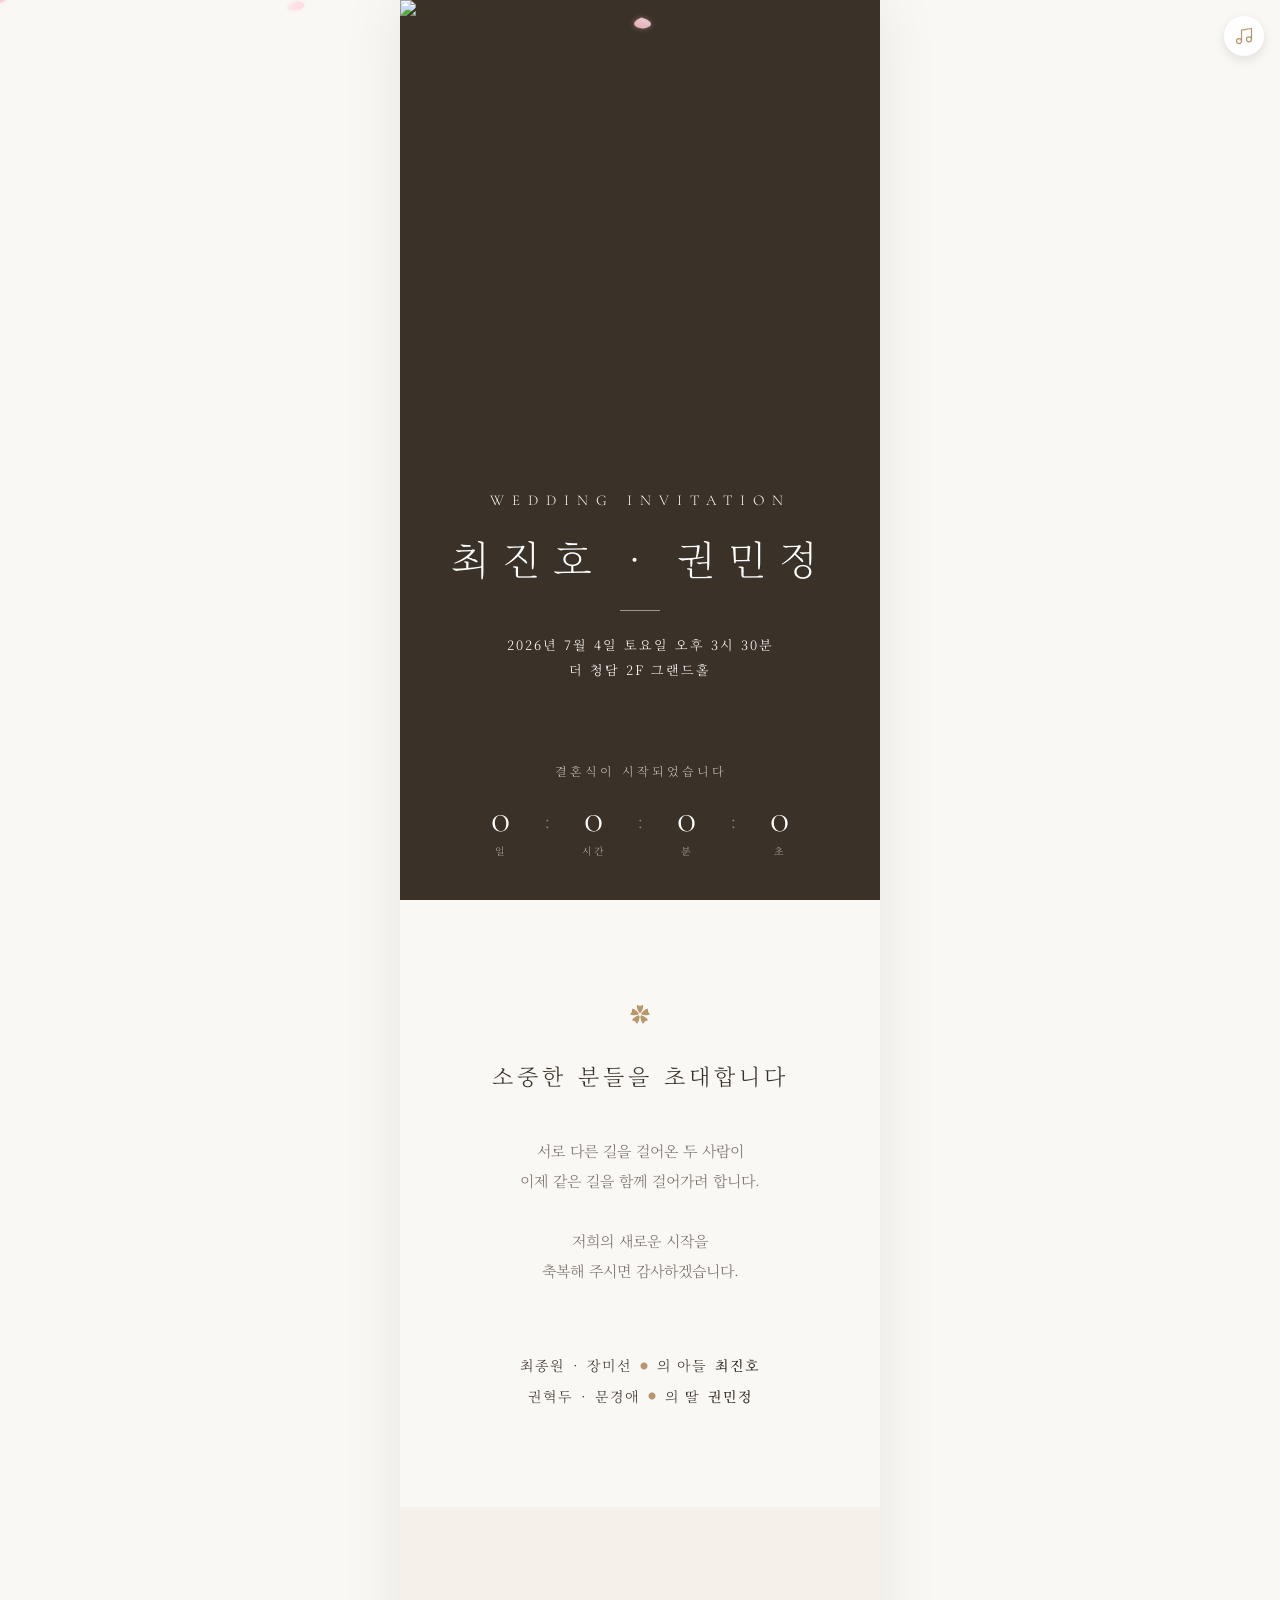
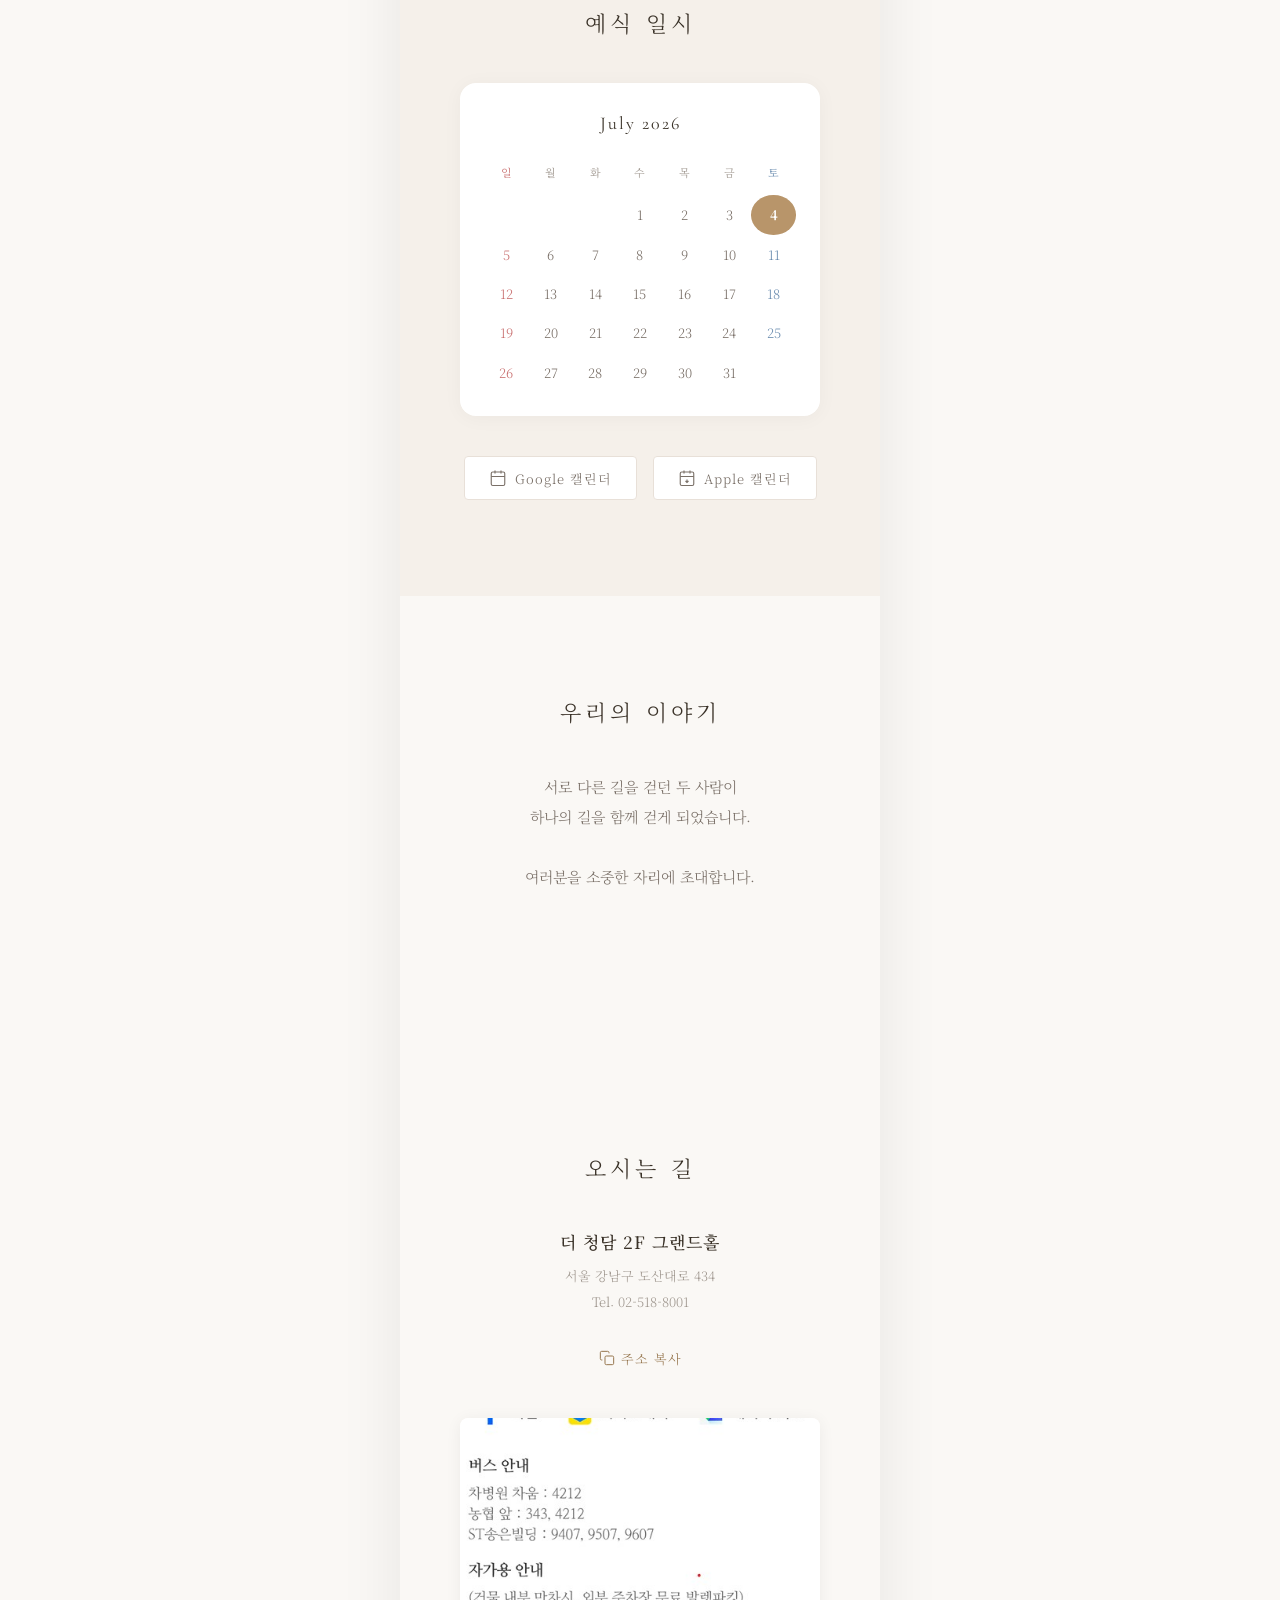
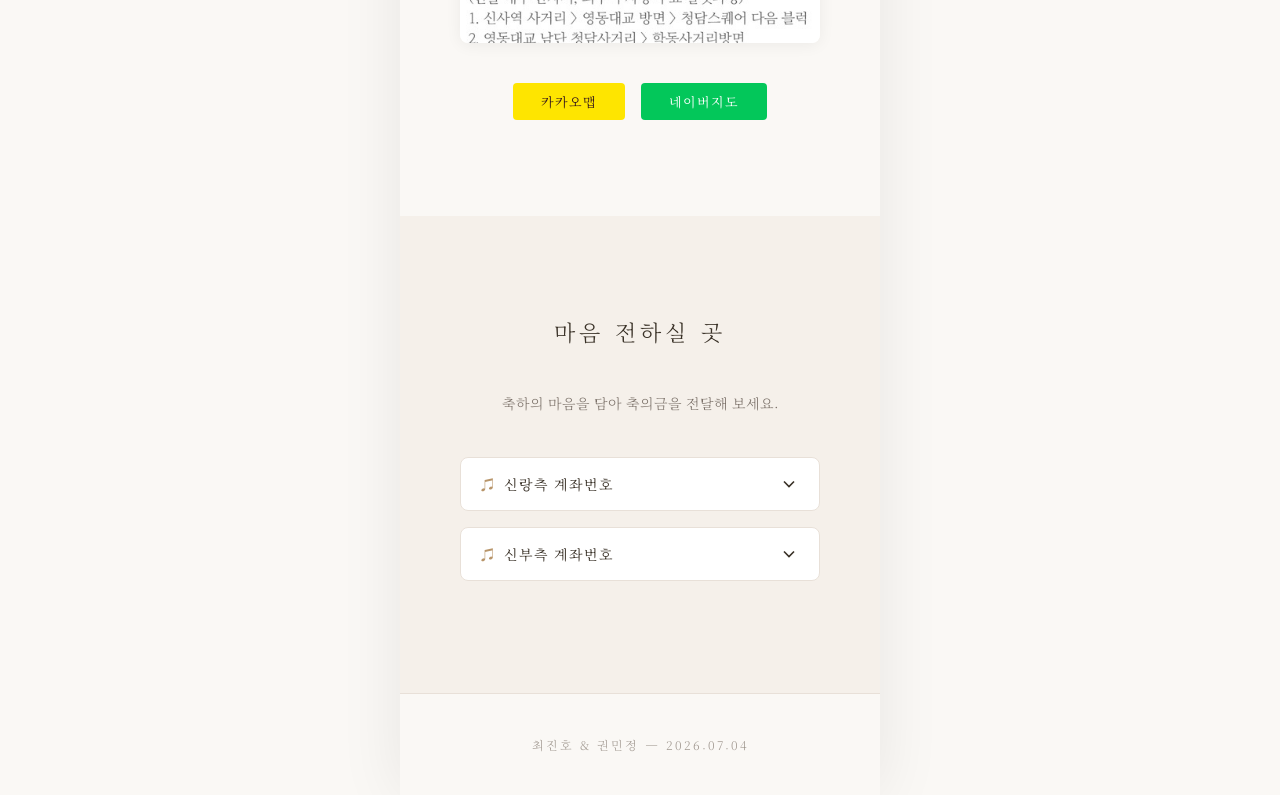
==== classic-elegant/index.html @ fc20cefd "[jicho] 수정: 카카오톡 공유용 OG 메타태그 정적 바인딩" ====
<!DOCTYPE html>
<html lang="ko">
<head>
  <meta charset="UTF-8">
  <meta name="viewport" content="width=device-width, initial-scale=1.0, maximum-scale=1.0, user-scalable=no, viewport-fit=cover">
  <meta name="format-detection" content="telephone=no">

  <!-- Meta / OG tags (카카오톡/SNS 공유용 - 스크래퍼봇은 JS를 실행 못하므로 직접 적어주어야 합니다) -->
  <meta property="og:type" content="website">
  <meta property="og:title" content="최진호 ♥ 권민정 결혼합니다">
  <meta property="og:description" content="2026년 7월 4일 (토) 오후 3:30, 더 청담 2F 그랜드홀. 소중한 분들을 초대합니다.">
  <meta property="og:image" content="https://cjhmilinda.github.io/invitation/classic-elegant/images/og/1.jpg">
  <meta name="description" content="2026년 7월 4일 (토) 오후 3:30, 더 청담 2F 그랜드홀. 소중한 분들을 초대합니다.">

  <title>최진호 ♥ 권민정 모바일 청첩장</title>

  <!-- Fonts -->
  <link rel="preconnect" href="https://fonts.googleapis.com">
  <link rel="preconnect" href="https://fonts.gstatic.com" crossorigin>
  <link href="https://fonts.googleapis.com/css2?family=Noto+Serif+KR:wght@200;300;400;500;600;700&family=Cormorant+Garamond:ital,wght@0,300;0,400;0,500;1,300;1,400&display=swap" rel="stylesheet">

  <link rel="stylesheet" href="styles.css">
  <script src="config.js"></script>
</head>
<body>

  <!-- ═══ Curtain Opening Animation ═══ -->
  <div id="curtain" class="curtain">
    <div class="curtain__left"></div>
    <div class="curtain__right"></div>
    <div class="curtain__content">
      <p class="curtain__subtitle">Wedding Invitation</p>
      <p class="curtain__names" id="curtainNames"></p>
      <button class="curtain__btn" id="curtainBtn">초대장 열기</button>
    </div>
  </div>

  <!-- ═══ Falling Petals ═══ -->
  <canvas id="petalCanvas" class="petal-canvas"></canvas>

  <!-- ═══ BGM Controls ═══ -->
  <audio id="bgmAudio" loop preload="auto"></audio>
  <button id="bgmToggleBtn" class="bgm-toggle is-hidden" aria-label="배경음악 재생/정지">
    <svg width="20" height="20" viewBox="0 0 24 24" fill="none" class="icon-music">
      <path d="M9 18V5l12-2v13" stroke="currentColor" stroke-width="1.5" stroke-linecap="round" stroke-linejoin="round"/>
      <circle cx="6" cy="18" r="3" fill="none" stroke="currentColor" stroke-width="1.5"/>
      <circle cx="18" cy="16" r="3" fill="none" stroke="currentColor" stroke-width="1.5"/>
    </svg>
  </button>

  <!-- ═══ Toast Notification ═══ -->
  <div id="toast" class="toast" aria-live="polite"></div>

  <!-- ═══ Photo Viewer Modal ═══ -->
  <div id="photoModal" class="photo-modal" role="dialog" aria-modal="true" aria-label="사진 보기">
    <button class="photo-modal__close" id="modalClose" aria-label="닫기">&times;</button>
    <button class="photo-modal__nav photo-modal__nav--prev" id="modalPrev" aria-label="이전 사진">&#8249;</button>
    <button class="photo-modal__nav photo-modal__nav--next" id="modalNext" aria-label="다음 사진">&#8250;</button>
    <div class="photo-modal__container" id="modalContainer">
      <img class="photo-modal__img" id="modalImg" src="" alt="사진" draggable="false">
    </div>
    <div class="photo-modal__counter" id="modalCounter"></div>
  </div>

  <!-- ═══ Main Content ═══ -->
  <main id="mainContent" class="main-content">

    <!-- ─── Hero Section ─── -->
    <section class="section hero" id="hero">
      <div class="hero__overlay"></div>
      <img class="hero__photo" id="heroPhoto" src="" alt="웨딩 사진" loading="eager">
      <div class="hero__content">
        <p class="hero__label animate-item" data-animate="fade-down">Wedding Invitation</p>
        <h1 class="hero__names animate-item" data-animate="fade-up" id="heroNames"></h1>
        <div class="hero__divider animate-item" data-animate="fade-in"></div>
        <p class="hero__date animate-item" data-animate="fade-up" id="heroDate"></p>
        <p class="hero__venue animate-item" data-animate="fade-up" id="heroVenue"></p>
      </div>

      <!-- Countdown -->
      <div class="countdown animate-item" data-animate="fade-up" id="countdown">
        <p class="countdown__label" id="countdownLabel"></p>
        <div class="countdown__timer">
          <div class="countdown__item">
            <span class="countdown__number" id="countDays">0</span>
            <span class="countdown__unit">일</span>
          </div>
          <div class="countdown__sep">:</div>
          <div class="countdown__item">
            <span class="countdown__number" id="countHours">0</span>
            <span class="countdown__unit">시간</span>
          </div>
          <div class="countdown__sep">:</div>
          <div class="countdown__item">
            <span class="countdown__number" id="countMinutes">0</span>
            <span class="countdown__unit">분</span>
          </div>
          <div class="countdown__sep">:</div>
          <div class="countdown__item">
            <span class="countdown__number" id="countSeconds">0</span>
            <span class="countdown__unit">초</span>
          </div>
        </div>
      </div>
    </section>

    <!-- ─── Greeting Section ─── -->
    <section class="section greeting" id="greeting">
      <div class="section__inner">
        <div class="ornament animate-item" data-animate="fade-in">&#10047;</div>
        <h2 class="section__title animate-item" data-animate="fade-up" id="greetingTitle"></h2>
        <p class="greeting__text animate-item" data-animate="fade-up" id="greetingContent"></p>
        <div class="greeting__parents animate-item" data-animate="fade-up" id="greetingParents"></div>
      </div>
    </section>

    <!-- ─── Calendar Section ─── -->
    <section class="section calendar-section" id="calendarSection">
      <div class="section__inner">
        <h2 class="section__title animate-item" data-animate="fade-up">예식 일시</h2>
        <div class="calendar animate-item" data-animate="scale-in" id="calendarGrid"></div>
        <div class="calendar-actions animate-item" data-animate="fade-up">
          <a class="btn btn--outline" id="googleCalBtn" href="#" target="_blank" rel="noopener">
            <svg width="18" height="18" viewBox="0 0 24 24" fill="none" stroke="currentColor" stroke-width="1.5"><rect x="3" y="4" width="18" height="18" rx="2"/><path d="M16 2v4M8 2v4M3 10h18M8 14h.01M12 14h.01M16 14h.01M8 18h.01M12 18h.01"/></svg>
            Google 캘린더
          </a>
          <button class="btn btn--outline" id="icsDownloadBtn">
            <svg width="18" height="18" viewBox="0 0 24 24" fill="none" stroke="currentColor" stroke-width="1.5"><rect x="3" y="4" width="18" height="18" rx="2"/><path d="M16 2v4M8 2v4M3 10h18"/><path d="M12 14v4M10 16l2 2 2-2"/></svg>
            Apple 캘린더
          </button>
        </div>
      </div>
    </section>

    <!-- ─── Our Story Section ─── -->
    <section class="section story" id="story">
      <div class="section__inner">
        <h2 class="section__title animate-item" data-animate="fade-up" id="storyTitle"></h2>
        <p class="story__text animate-item" data-animate="fade-up" id="storyContent"></p>
        <div class="story__photos" id="storyPhotos"></div>
      </div>
    </section>

    <!-- ─── Gallery Section ─── -->
    <section class="section gallery" id="gallery">
      <div class="section__inner">
        <h2 class="section__title animate-item" data-animate="fade-up">갤러리</h2>
        <div class="gallery__grid" id="galleryGrid"></div>
      </div>
    </section>

    <!-- ─── Location Section ─── -->
    <section class="section location" id="location">
      <div class="section__inner">
        <h2 class="section__title animate-item" data-animate="fade-up">오시는 길</h2>
        <div class="location__info animate-item" data-animate="fade-up">
          <p class="location__venue" id="locationVenue"></p>
          <p class="location__hall" id="locationHall"></p>
          <p class="location__address" id="locationAddress"></p>
          <p class="location__tel" id="locationTel"></p>
        </div>
        <button class="btn btn--text location__copy animate-item" data-animate="fade-up" id="copyAddressBtn">
          <svg width="16" height="16" viewBox="0 0 24 24" fill="none" stroke="currentColor" stroke-width="1.5"><rect x="9" y="9" width="13" height="13" rx="2"/><path d="M5 15H4a2 2 0 01-2-2V4a2 2 0 012-2h9a2 2 0 012 2v1"/></svg>
          주소 복사
        </button>
        <div class="location__map animate-item" data-animate="scale-in">
          <img class="location__map-img" id="locationMapImg" src="" alt="약도" loading="lazy">
        </div>
        <div class="location__links animate-item" data-animate="fade-up">
          <a class="btn btn--kakao" id="kakaoMapBtn" href="#" target="_blank" rel="noopener">카카오맵</a>
          <a class="btn btn--naver" id="naverMapBtn" href="#" target="_blank" rel="noopener">네이버지도</a>
        </div>
      </div>
    </section>

    <!-- ─── Account Section (축의금) ─── -->
    <section class="section account" id="account">
      <div class="section__inner">
        <h2 class="section__title animate-item" data-animate="fade-up">마음 전하실 곳</h2>
        <p class="account__desc animate-item" data-animate="fade-up">축하의 마음을 담아 축의금을 전달해 보세요.</p>

        <!-- Groom Accounts -->
        <div class="accordion animate-item" data-animate="fade-up">
          <button class="accordion__trigger" id="groomAccordion" aria-expanded="false">
            <span class="accordion__icon">&#9835;</span>
            <span>신랑측 계좌번호</span>
            <svg class="accordion__arrow" width="20" height="20" viewBox="0 0 24 24" fill="none" stroke="currentColor" stroke-width="2"><polyline points="6 9 12 15 18 9"/></svg>
          </button>
          <div class="accordion__panel" id="groomAccordionPanel">
            <div class="accordion__panel-inner" id="groomAccountList"></div>
          </div>
        </div>

        <!-- Bride Accounts -->
        <div class="accordion animate-item" data-animate="fade-up">
          <button class="accordion__trigger" id="brideAccordion" aria-expanded="false">
            <span class="accordion__icon">&#9835;</span>
            <span>신부측 계좌번호</span>
            <svg class="accordion__arrow" width="20" height="20" viewBox="0 0 24 24" fill="none" stroke="currentColor" stroke-width="2"><polyline points="6 9 12 15 18 9"/></svg>
          </button>
          <div class="accordion__panel" id="brideAccordionPanel">
            <div class="accordion__panel-inner" id="brideAccountList"></div>
          </div>
        </div>
      </div>
    </section>

    <!-- ─── Footer ─── -->
    <footer class="footer">
      <p class="footer__text" id="footerText"></p>
    </footer>

  </main>

  <script src="script.js"></script>
</body>
</html>
---- classic-elegant/styles.css ----
/* ═══════════════════════════════════════════
   Classic Elegant Wedding Invitation
   Korean Mobile 청첩장 - Styles
   ═══════════════════════════════════════════ */

/* ─── CSS Variables ─── */
:root {
  --color-bg: #faf8f5;
  --color-bg-warm: #f5f0ea;
  --color-bg-card: #ffffff;
  --color-text: #3a3228;
  --color-text-light: #7a7068;
  --color-text-muted: #a09890;
  --color-accent: #b8956a;
  --color-accent-light: #d4b896;
  --color-accent-dark: #96764e;
  --color-border: #e8e0d8;
  --color-divider: #d8cfc5;
  --color-overlay: rgba(58, 50, 40, 0.6);
  --color-kakao: #fee500;
  --color-naver: #03c75a;
  --color-white: #ffffff;
  --color-toast-bg: rgba(58, 50, 40, 0.9);

  --font-serif: 'Noto Serif KR', 'Georgia', serif;
  --font-display: 'Cormorant Garamond', 'Noto Serif KR', serif;

  --spacing-xs: 0.5rem;
  --spacing-sm: 1rem;
  --spacing-md: 1.5rem;
  --spacing-lg: 2.5rem;
  --spacing-xl: 4rem;
  --spacing-2xl: 6rem;

  --radius-sm: 4px;
  --radius-md: 8px;
  --radius-lg: 16px;

  --transition: 0.3s ease;
  --transition-slow: 0.6s ease;

  --safe-top: env(safe-area-inset-top, 0px);
  --safe-bottom: env(safe-area-inset-bottom, 0px);
  --safe-left: env(safe-area-inset-left, 0px);
  --safe-right: env(safe-area-inset-right, 0px);
}

/* ─── Reset & Base ─── */
*,
*::before,
*::after {
  margin: 0;
  padding: 0;
  box-sizing: border-box;
}

html {
  font-size: 16px;
  -webkit-text-size-adjust: 100%;
  scroll-behavior: smooth;
}

body {
  font-family: var(--font-serif);
  color: var(--color-text);
  background-color: var(--color-bg);
  line-height: 1.8;
  -webkit-font-smoothing: antialiased;
  -moz-osx-font-smoothing: grayscale;
  overflow-x: hidden;
  padding-top: var(--safe-top);
  padding-bottom: var(--safe-bottom);
  padding-left: var(--safe-left);
  padding-right: var(--safe-right);
}

body.no-scroll {
  overflow: hidden;
  position: fixed;
  width: 100%;
}

img {
  display: block;
  max-width: 100%;
  height: auto;
}

button {
  cursor: pointer;
  font-family: inherit;
  border: none;
  background: none;
  color: inherit;
}

a {
  color: inherit;
  text-decoration: none;
}

/* ─── Utility ─── */
.sr-only {
  position: absolute;
  width: 1px;
  height: 1px;
  padding: 0;
  margin: -1px;
  overflow: hidden;
  clip: rect(0, 0, 0, 0);
  white-space: nowrap;
  border: 0;
}

/* ═══════════════════════════════════════════
   Curtain Opening Animation
   ═══════════════════════════════════════════ */
.curtain {
  position: fixed;
  inset: 0;
  z-index: 9999;
  display: flex;
  align-items: center;
  justify-content: center;
}

.curtain__left,
.curtain__right {
  position: absolute;
  top: 0;
  width: 50%;
  height: 100%;
  background: linear-gradient(180deg, #4a3f35 0%, #3a3228 100%);
  transition: transform 1.2s cubic-bezier(0.77, 0, 0.18, 1);
  will-change: transform;
}

.curtain__left {
  left: 0;
}

.curtain__right {
  right: 0;
}

.curtain.is-open .curtain__left {
  transform: translateX(-100%);
}

.curtain.is-open .curtain__right {
  transform: translateX(100%);
}

.curtain.is-open .curtain__content {
  opacity: 0;
  transform: scale(0.9);
}

.curtain.is-hidden {
  display: none;
}

.curtain__content {
  position: relative;
  z-index: 1;
  text-align: center;
  color: var(--color-white);
  transition: opacity 0.5s ease, transform 0.5s ease;
}

.curtain__subtitle {
  font-family: var(--font-display);
  font-size: 0.875rem;
  font-weight: 300;
  letter-spacing: 4px;
  text-transform: uppercase;
  margin-bottom: var(--spacing-md);
  opacity: 0.8;
}

.curtain__names {
  font-family: var(--font-serif);
  font-size: 1.75rem;
  font-weight: 300;
  letter-spacing: 6px;
  margin-bottom: var(--spacing-lg);
}

.curtain__btn {
  display: inline-block;
  padding: 0.875rem 2.5rem;
  border: 1px solid rgba(255, 255, 255, 0.5);
  color: var(--color-white);
  font-family: var(--font-serif);
  font-size: 0.875rem;
  font-weight: 300;
  letter-spacing: 3px;
  background: transparent;
  transition: var(--transition);
  cursor: pointer;
}

.curtain__btn:hover,
.curtain__btn:focus {
  background: rgba(255, 255, 255, 0.1);
  border-color: rgba(255, 255, 255, 0.8);
}

/* ═══════════════════════════════════════════
   Falling Petals Canvas
   ═══════════════════════════════════════════ */
.petal-canvas {
  position: fixed;
  inset: 0;
  z-index: 100;
  pointer-events: none;
  width: 100%;
  height: 100%;
}

/* ═══════════════════════════════════════════
   Toast
   ═══════════════════════════════════════════ */
.toast {
  position: fixed;
  bottom: calc(2rem + var(--safe-bottom));
  left: 50%;
  transform: translateX(-50%) translateY(20px);
  background: var(--color-toast-bg);
  color: var(--color-white);
  padding: 0.75rem 1.5rem;
  border-radius: 100px;
  font-size: 0.8125rem;
  font-weight: 300;
  z-index: 10000;
  opacity: 0;
  transition: opacity 0.3s ease, transform 0.3s ease;
  pointer-events: none;
  white-space: nowrap;
}

.toast.is-visible {
  opacity: 1;
  transform: translateX(-50%) translateY(0);
}

/* ═══════════════════════════════════════════
   Photo Modal
   ═══════════════════════════════════════════ */
.photo-modal {
  position: fixed;
  inset: 0;
  z-index: 9000;
  background: rgba(0, 0, 0, 0.95);
  display: flex;
  align-items: center;
  justify-content: center;
  opacity: 0;
  visibility: hidden;
  transition: opacity 0.3s ease, visibility 0.3s ease;
}

.photo-modal.is-open {
  opacity: 1;
  visibility: visible;
}

.photo-modal__close {
  position: absolute;
  top: calc(1rem + var(--safe-top));
  right: calc(1rem + var(--safe-right));
  color: var(--color-white);
  font-size: 2rem;
  width: 44px;
  height: 44px;
  display: flex;
  align-items: center;
  justify-content: center;
  z-index: 2;
  opacity: 0.8;
  transition: opacity var(--transition);
}

.photo-modal__close:hover {
  opacity: 1;
}

.photo-modal__nav {
  position: absolute;
  top: 50%;
  transform: translateY(-50%);
  color: var(--color-white);
  font-size: 2.5rem;
  width: 48px;
  height: 48px;
  display: flex;
  align-items: center;
  justify-content: center;
  z-index: 2;
  opacity: 0.7;
  transition: opacity var(--transition);
}

.photo-modal__nav:hover {
  opacity: 1;
}

.photo-modal__nav--prev {
  left: calc(0.5rem + var(--safe-left));
}

.photo-modal__nav--next {
  right: calc(0.5rem + var(--safe-right));
}

.photo-modal__container {
  width: 100%;
  height: 100%;
  display: flex;
  align-items: center;
  justify-content: center;
  padding: 3.5rem 2.5rem;
  touch-action: pan-y;
  user-select: none;
  -webkit-user-select: none;
}

.photo-modal__img {
  max-width: 100%;
  max-height: 100%;
  object-fit: contain;
  transition: transform 0.3s ease;
}

.photo-modal__counter {
  position: absolute;
  bottom: calc(1.5rem + var(--safe-bottom));
  left: 50%;
  transform: translateX(-50%);
  color: rgba(255, 255, 255, 0.7);
  font-family: var(--font-display);
  font-size: 0.875rem;
  letter-spacing: 2px;
}

/* ═══════════════════════════════════════════
   Main Content
   ═══════════════════════════════════════════ */
.main-content {
  max-width: 100%;
  overflow: hidden;
}

/* ─── Section Base ─── */
.section {
  padding: var(--spacing-2xl) 0;
}

.section__inner {
  max-width: 640px;
  margin: 0 auto;
  padding: 0 var(--spacing-md);
  text-align: center;
}

.section__title {
  font-family: var(--font-serif);
  font-size: 1.25rem;
  font-weight: 300;
  letter-spacing: 4px;
  margin-bottom: var(--spacing-lg);
  color: var(--color-text);
}

/* ─── Ornament ─── */
.ornament {
  font-size: 1.25rem;
  color: var(--color-accent);
  margin-bottom: var(--spacing-md);
  opacity: 0.6;
}

/* ═══════════════════════════════════════════
   Hero Section
   ═══════════════════════════════════════════ */
.hero {
  position: relative;
  min-height: 100vh;
  min-height: 100dvh;
  display: flex;
  flex-direction: column;
  align-items: center;
  justify-content: flex-end;
  padding: 0;
  overflow: hidden;
  background-color: #3a3228;
}

.hero__overlay {
  position: absolute;
  inset: 0;
  background: linear-gradient(to bottom,
      transparent 0%,
      transparent 40%,
      rgba(58, 50, 40, 0.3) 60%,
      rgba(58, 50, 40, 0.75) 85%,
      rgba(58, 50, 40, 0.9) 100%);
  z-index: 1;
}

.hero__photo {
  position: absolute;
  inset: 0;
  width: 100%;
  height: 100%;
  object-fit: cover;
  /* 첫 번째 값은 가로(좌우), 두 번째 값은 세로(상하)입니다. 
     가로를 center 대신 25%~30% 등으로 조절하면 왼쪽의 인물이 가운데로 옵니다. */
  object-position: 40% 30%;
}

.hero__content {
  position: relative;
  z-index: 2;
  text-align: center;
  color: var(--color-white);
  padding: 0 var(--spacing-md) var(--spacing-lg);
  width: 100%;
}

.hero__label {
  font-family: var(--font-display);
  font-size: 0.8125rem;
  font-weight: 300;
  letter-spacing: 6px;
  text-transform: uppercase;
  margin-bottom: var(--spacing-sm);
  opacity: 0.85;
}

.hero__names {
  font-family: var(--font-serif);
  font-size: 2rem;
  font-weight: 200;
  letter-spacing: 8px;
  margin-bottom: var(--spacing-md);
  line-height: 1.4;
}

.hero__divider {
  width: 40px;
  height: 1px;
  background: rgba(255, 255, 255, 0.5);
  margin: 0 auto var(--spacing-md);
}

.hero__date,
.hero__venue {
  font-size: 0.8125rem;
  font-weight: 300;
  letter-spacing: 2px;
  opacity: 0.85;
  line-height: 1.6;
}

.hero__venue {
  margin-top: 0.25rem;
}

/* ─── Countdown ─── */
.countdown {
  position: relative;
  z-index: 2;
  padding: var(--spacing-lg) var(--spacing-md) calc(var(--spacing-lg) + var(--safe-bottom));
  text-align: center;
  color: var(--color-white);
}

.countdown__label {
  font-size: 0.75rem;
  font-weight: 300;
  letter-spacing: 3px;
  opacity: 0.7;
  margin-bottom: var(--spacing-sm);
}

.countdown__timer {
  display: flex;
  align-items: center;
  justify-content: center;
  gap: 0.5rem;
}

.countdown__item {
  display: flex;
  flex-direction: column;
  align-items: center;
  min-width: 3.5rem;
}

.countdown__number {
  font-family: var(--font-display);
  font-size: 2rem;
  font-weight: 300;
  line-height: 1;
  letter-spacing: 2px;
}

.countdown__unit {
  font-size: 0.625rem;
  font-weight: 300;
  letter-spacing: 2px;
  opacity: 0.6;
  margin-top: 0.25rem;
}

.countdown__sep {
  font-family: var(--font-display);
  font-size: 1.5rem;
  font-weight: 300;
  opacity: 0.4;
  margin-top: -1rem;
}

/* ═══════════════════════════════════════════
   Greeting Section
   ═══════════════════════════════════════════ */
.greeting {
  background-color: var(--color-bg);
}

.greeting__text {
  font-size: 0.9375rem;
  font-weight: 300;
  line-height: 2;
  color: var(--color-text-light);
  white-space: pre-line;
  margin-bottom: var(--spacing-xl);
}

.greeting__parents {
  font-size: 0.875rem;
  font-weight: 300;
  line-height: 2.2;
  color: var(--color-text);
  letter-spacing: 1px;
}

.greeting__parents .parent-row {
  display: flex;
  align-items: center;
  justify-content: center;
  gap: 0.5rem;
}

.greeting__parents .parent-dot {
  color: var(--color-accent);
  font-size: 0.5rem;
}

.greeting__parents .child-name {
  font-weight: 500;
}

.greeting__parents .deceased::before {
  content: "故 ";
  font-size: 0.75em;
  opacity: 0.6;
}

/* ═══════════════════════════════════════════
   Calendar Section
   ═══════════════════════════════════════════ */
.calendar-section {
  background-color: var(--color-bg-warm);
}

.calendar {
  max-width: 360px;
  margin: 0 auto var(--spacing-lg);
  background: var(--color-bg-card);
  border-radius: var(--radius-lg);
  padding: var(--spacing-md);
  box-shadow: 0 2px 20px rgba(0, 0, 0, 0.04);
}

.calendar__header {
  font-family: var(--font-display);
  font-size: 1.125rem;
  font-weight: 400;
  letter-spacing: 2px;
  margin-bottom: var(--spacing-sm);
  color: var(--color-text);
}

.calendar__weekdays {
  display: grid;
  grid-template-columns: repeat(7, 1fr);
  gap: 0;
  margin-bottom: 0.25rem;
}

.calendar__weekday {
  font-size: 0.6875rem;
  font-weight: 400;
  color: var(--color-text-muted);
  text-align: center;
  padding: 0.5rem 0;
}

.calendar__weekday:first-child {
  color: #c97070;
}

.calendar__weekday:last-child {
  color: #6a8caf;
}

.calendar__days {
  display: grid;
  grid-template-columns: repeat(7, 1fr);
  gap: 0;
}

.calendar__day {
  text-align: center;
  padding: 0.5rem 0;
  font-size: 0.8125rem;
  font-weight: 300;
  color: var(--color-text-light);
  position: relative;
}

.calendar__day:nth-child(7n+1) {
  color: #c97070;
}

.calendar__day:nth-child(7n) {
  color: #6a8caf;
}

.calendar__day.is-empty {
  visibility: hidden;
}

.calendar__day.is-today {
  font-weight: 700;
  color: #fff;
  background: var(--color-accent);
  border-radius: 50%;
}

.calendar-actions {
  display: flex;
  gap: var(--spacing-sm);
  justify-content: center;
  flex-wrap: wrap;
}

/* ═══════════════════════════════════════════
   Story Section
   ═══════════════════════════════════════════ */
.story {
  background-color: var(--color-bg);
}

.story__text {
  font-size: 0.9375rem;
  font-weight: 300;
  line-height: 2;
  color: var(--color-text-light);
  white-space: pre-line;
  margin-bottom: var(--spacing-xl);
}

.story__photos {
  display: flex;
  flex-direction: column;
  gap: var(--spacing-md);
}

.story__photo-item {
  border-radius: var(--radius-md);
  overflow: hidden;
  cursor: pointer;
}

.story__photo-item img {
  width: 100%;
  aspect-ratio: 4 / 3;
  object-fit: cover;
  transition: transform var(--transition-slow);
}

.story__photo-item:hover img {
  transform: scale(1.03);
}

/* ═══════════════════════════════════════════
   Gallery Section
   ═══════════════════════════════════════════ */
.gallery {
  background-color: var(--color-bg-warm);
}

.gallery__grid {
  display: grid;
  grid-template-columns: repeat(3, 1fr);
  gap: 3px;
}

.gallery__item {
  position: relative;
  aspect-ratio: 1;
  overflow: hidden;
  cursor: pointer;
  border-radius: 2px;
}

.gallery__item img {
  width: 94%;
  height: 94%;
  object-fit: cover;
  transition: transform var(--transition-slow);
}

.gallery__item:hover img {
  transform: scale(1.08);
}

/* ═══════════════════════════════════════════
   Location Section
   ═══════════════════════════════════════════ */
.location {
  background-color: var(--color-bg);
}

.location__info {
  margin-bottom: var(--spacing-md);
}

.location__venue {
  font-size: 1.0625rem;
  font-weight: 500;
  margin-bottom: 0.25rem;
  letter-spacing: 1px;
}

.location__hall {
  font-size: 0.875rem;
  font-weight: 300;
  color: var(--color-text-light);
  margin-bottom: var(--spacing-xs);
}

.location__address {
  font-size: 0.8125rem;
  font-weight: 300;
  color: var(--color-text-muted);
  line-height: 1.6;
}

.location__tel {
  font-size: 0.8125rem;
  font-weight: 300;
  color: var(--color-text-muted);
  margin-top: 0.25rem;
}

.location__copy {
  margin-bottom: var(--spacing-lg);
}

.location__map {
  margin-bottom: var(--spacing-lg);
  border-radius: var(--radius-md);
  overflow: hidden;
  box-shadow: 0 2px 16px rgba(0, 0, 0, 0.06);
}

.location__map-img {
  width: 100%;
  aspect-ratio: 16 / 10;
  object-fit: cover;
}

.location__links {
  display: flex;
  gap: var(--spacing-sm);
  justify-content: center;
}

/* ═══════════════════════════════════════════
   Account Section (축의금)
   ═══════════════════════════════════════════ */
.account {
  background-color: var(--color-bg-warm);
}

.account__desc {
  font-size: 0.875rem;
  font-weight: 300;
  color: var(--color-text-light);
  margin-bottom: var(--spacing-lg);
}

/* ─── Accordion ─── */
.accordion {
  max-width: 400px;
  margin: 0 auto var(--spacing-sm);
  border: 1px solid var(--color-border);
  border-radius: var(--radius-md);
  overflow: hidden;
  background: var(--color-bg-card);
}

.accordion__trigger {
  display: flex;
  align-items: center;
  justify-content: space-between;
  width: 100%;
  padding: 1rem 1.25rem;
  font-size: 0.875rem;
  font-weight: 400;
  letter-spacing: 1px;
  transition: background var(--transition);
}

.accordion__trigger:hover {
  background: var(--color-bg);
}

.accordion__trigger span:nth-child(2) {
  flex: 1;
  text-align: left;
  margin-left: 0.5rem;
}

.accordion__icon {
  color: var(--color-accent);
  font-size: 0.875rem;
}

.accordion__arrow {
  transition: transform var(--transition);
  flex-shrink: 0;
}

.accordion__trigger[aria-expanded="true"] .accordion__arrow {
  transform: rotate(180deg);
}

.accordion__panel {
  max-height: 0;
  overflow: hidden;
  transition: max-height 0.4s ease;
}

.accordion__panel-inner {
  padding: 0 1.25rem 1rem;
}

.account-item {
  display: flex;
  align-items: center;
  justify-content: space-between;
  padding: 0.75rem 0;
  border-bottom: 1px solid var(--color-border);
}

.account-item:last-child {
  border-bottom: none;
}

.account-item__info {
  text-align: left;
}

.account-item__role {
  font-size: 0.6875rem;
  font-weight: 300;
  color: var(--color-text-muted);
  letter-spacing: 1px;
}

.account-item__detail {
  font-size: 0.8125rem;
  font-weight: 300;
  color: var(--color-text);
  margin-top: 0.125rem;
}

.account-item__name {
  font-weight: 400;
}

.account-item__copy {
  display: flex;
  align-items: center;
  gap: 0.25rem;
  padding: 0.5rem 0.75rem;
  font-size: 0.75rem;
  font-weight: 300;
  color: var(--color-accent-dark);
  border: 1px solid var(--color-accent-light);
  border-radius: 100px;
  transition: var(--transition);
  white-space: nowrap;
}

.account-item__copy:hover {
  background: var(--color-accent);
  color: var(--color-white);
  border-color: var(--color-accent);
}

/* ═══════════════════════════════════════════
   Buttons
   ═══════════════════════════════════════════ */
.btn {
  display: inline-flex;
  align-items: center;
  justify-content: center;
  gap: 0.5rem;
  padding: 0.75rem 1.5rem;
  font-family: var(--font-serif);
  font-size: 0.8125rem;
  font-weight: 300;
  letter-spacing: 1px;
  border-radius: var(--radius-sm);
  transition: var(--transition);
  cursor: pointer;
  line-height: 1;
}

.btn--outline {
  border: 1px solid var(--color-border);
  color: var(--color-text-light);
  background: var(--color-bg-card);
}

.btn--outline:hover {
  border-color: var(--color-accent);
  color: var(--color-accent);
}

.btn--text {
  color: var(--color-accent-dark);
  font-size: 0.8125rem;
  display: inline-flex;
  align-items: center;
  gap: 0.375rem;
}

.btn--text:hover {
  color: var(--color-accent);
}

.btn--kakao {
  background: var(--color-kakao);
  color: #3a1d1d;
  padding: 0.75rem 1.75rem;
  border-radius: var(--radius-sm);
  font-weight: 400;
}

.btn--kakao:hover {
  filter: brightness(0.95);
}

.btn--naver {
  background: var(--color-naver);
  color: var(--color-white);
  padding: 0.75rem 1.75rem;
  border-radius: var(--radius-sm);
  font-weight: 400;
}

.btn--naver:hover {
  filter: brightness(0.9);
}

/* ═══════════════════════════════════════════
   Footer
   ═══════════════════════════════════════════ */
.footer {
  padding: var(--spacing-lg) var(--spacing-md);
  padding-bottom: calc(var(--spacing-lg) + var(--safe-bottom));
  text-align: center;
  background: var(--color-bg);
  border-top: 1px solid var(--color-border);
}

.footer__text {
  font-size: 0.75rem;
  font-weight: 300;
  color: var(--color-text-muted);
  letter-spacing: 2px;
}

/* ═══════════════════════════════════════════
   BGM Toggle Button
   ═══════════════════════════════════════════ */
.bgm-toggle {
  position: fixed;
  top: calc(1rem + var(--safe-top));
  right: calc(1rem + var(--safe-right));
  width: 40px;
  height: 40px;
  border-radius: 50%;
  background: var(--color-bg-card);
  color: var(--color-accent);
  box-shadow: 0 4px 12px rgba(0, 0, 0, 0.1);
  display: flex;
  align-items: center;
  justify-content: center;
  z-index: 900;
  transition: opacity 0.3s ease, transform 0.3s ease, background 0.3s ease;
}

.bgm-toggle.is-hidden {
  opacity: 0;
  pointer-events: none;
  transform: translateY(-10px);
}

.bgm-toggle .icon-music {
  transition: transform 0.3s ease;
}

.bgm-toggle.is-playing .icon-music {
  animation: spinMusic 4s linear infinite;
  color: var(--color-accent-dark);
}

@keyframes spinMusic {
  from { transform: rotate(0deg); }
  to { transform: rotate(360deg); }
}

/* ═══════════════════════════════════════════
   Loading Placeholder
   ═══════════════════════════════════════════ */
.loading-placeholder {
  display: flex;
  align-items: center;
  justify-content: center;
  gap: 0.5rem;
  padding: var(--spacing-lg) 0;
}

.loading-dot {
  display: inline-block;
  width: 6px;
  height: 6px;
  border-radius: 50%;
  background: var(--color-accent-light);
  animation: loadingPulse 1.2s ease-in-out infinite;
}

.loading-dot:nth-child(2) {
  animation-delay: 0.2s;
}

.loading-dot:nth-child(3) {
  animation-delay: 0.4s;
}

@keyframes loadingPulse {

  0%,
  80%,
  100% {
    opacity: 0.3;
    transform: scale(0.8);
  }

  40% {
    opacity: 1;
    transform: scale(1.2);
  }
}

/* ═══════════════════════════════════════════
   Scroll Animations
   ═══════════════════════════════════════════ */
.animate-item {
  opacity: 0;
  transition: opacity 0.8s ease, transform 0.8s ease;
  will-change: opacity, transform;
}

.animate-item[data-animate="fade-up"] {
  transform: translateY(30px);
}

.animate-item[data-animate="fade-down"] {
  transform: translateY(-30px);
}

.animate-item[data-animate="fade-in"] {
  transform: none;
}

.animate-item[data-animate="scale-in"] {
  transform: scale(0.92);
}

.animate-item.is-visible {
  opacity: 1;
  transform: translateY(0) scale(1);
}

/* ═══════════════════════════════════════════
   Responsive - Tablet (768px+)
   ═══════════════════════════════════════════ */
@media (min-width: 768px) {
  .section__inner {
    max-width: 720px;
    padding: 0 var(--spacing-lg);
  }

  .hero__names {
    font-size: 2.5rem;
    letter-spacing: 12px;
  }

  .hero__label {
    font-size: 0.9375rem;
    letter-spacing: 8px;
  }

  .countdown__number {
    font-size: 2.5rem;
  }

  .countdown__item {
    min-width: 4.5rem;
  }

  .gallery__grid {
    gap: 4px;
  }

  .story__photos {
    display: grid;
    grid-template-columns: repeat(2, 1fr);
    gap: var(--spacing-md);
  }

  .story__photo-item img {
    aspect-ratio: 3 / 2;
  }

  .section__title {
    font-size: 1.375rem;
  }
}

/* ═══════════════════════════════════════════
   Responsive - Desktop (1024px+)
   ═══════════════════════════════════════════ */
@media (min-width: 1024px) {
  .main-content {
    max-width: 480px;
    margin: 0 auto;
    box-shadow: 0 0 60px rgba(0, 0, 0, 0.08);
    min-height: 100vh;
  }

  .hero {
    min-height: 100vh;
  }

  .section__inner {
    max-width: 440px;
  }

  .photo-modal__container {
    padding: 4rem;
  }
}

/* ═══════════════════════════════════════════
   Print (hide interactive elements)
   ═══════════════════════════════════════════ */
@media print {

  .curtain,
  .petal-canvas,
  .photo-modal,
  .toast,
  .countdown,
  .calendar-actions,
  .location__links,
  .location__copy,
  .account-item__copy {
    display: none !important;
  }

  .animate-item {
    opacity: 1 !important;
    transform: none !important;
  }
}
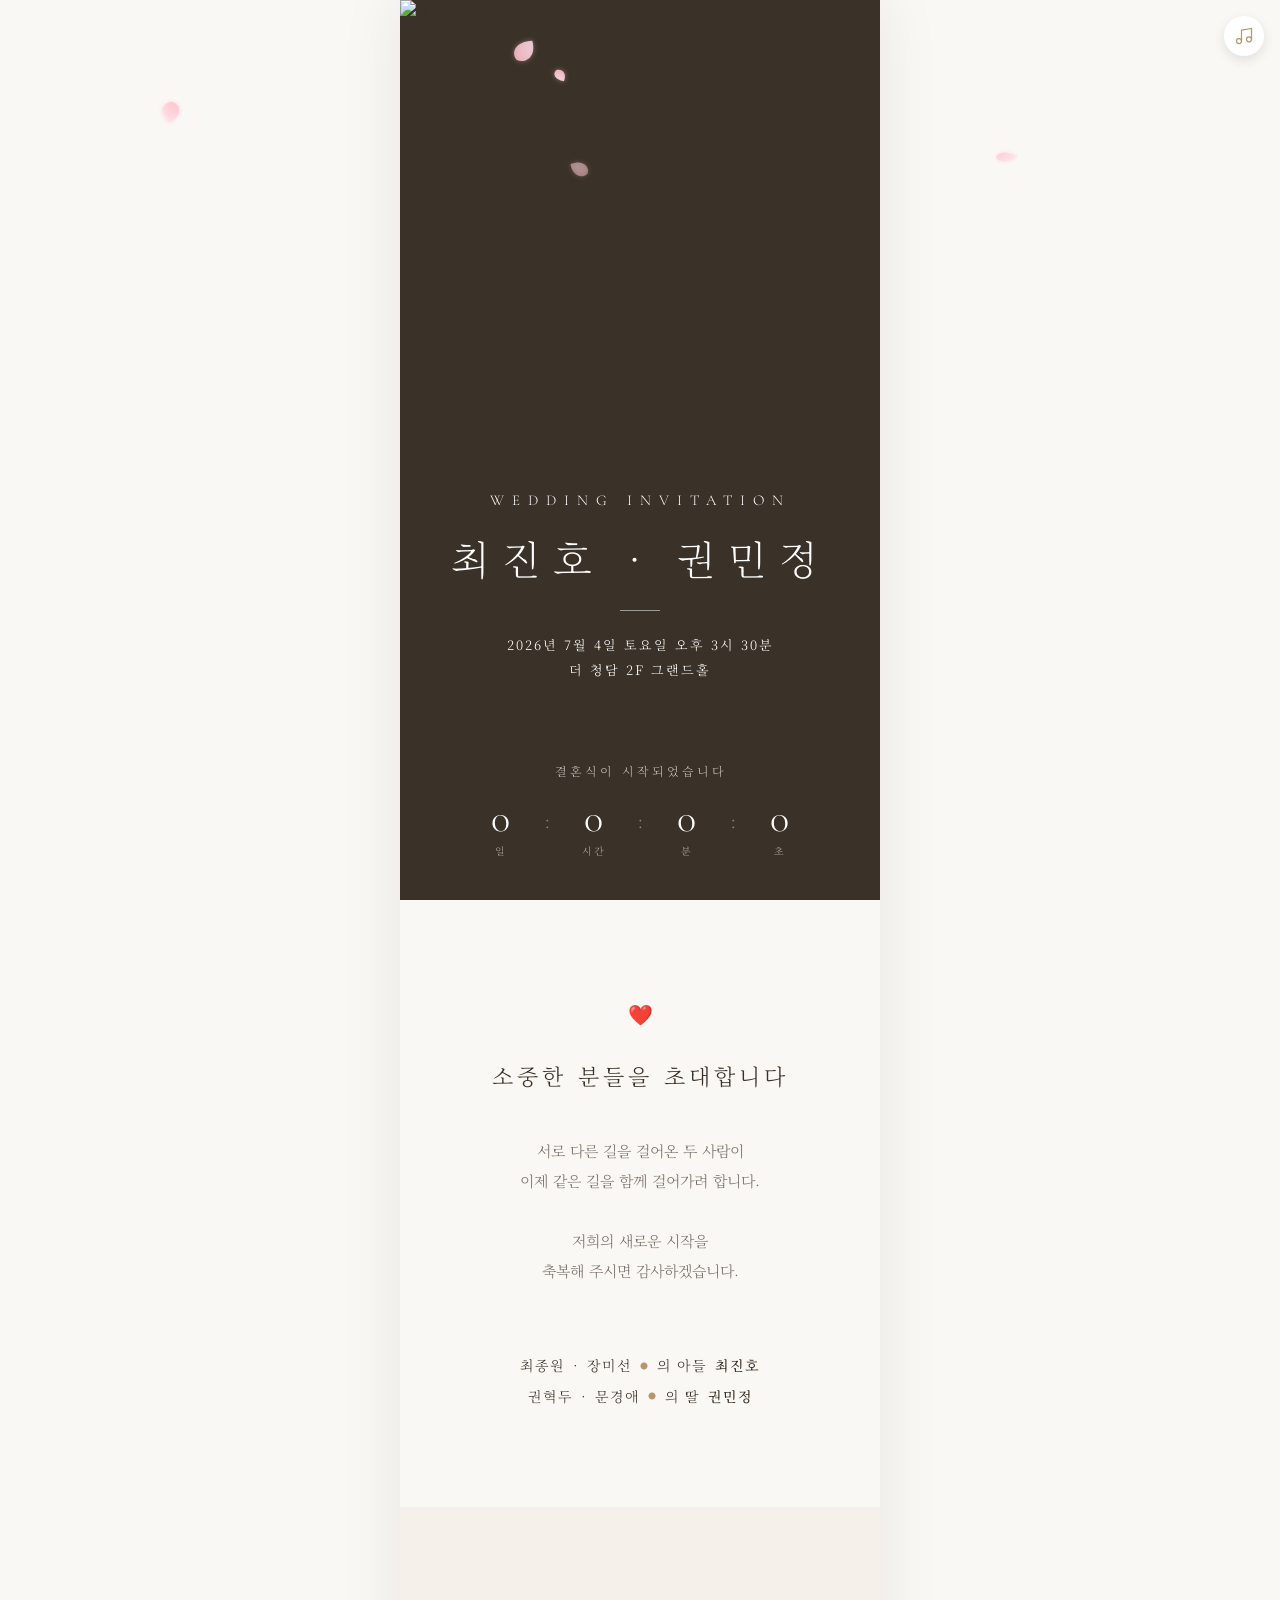
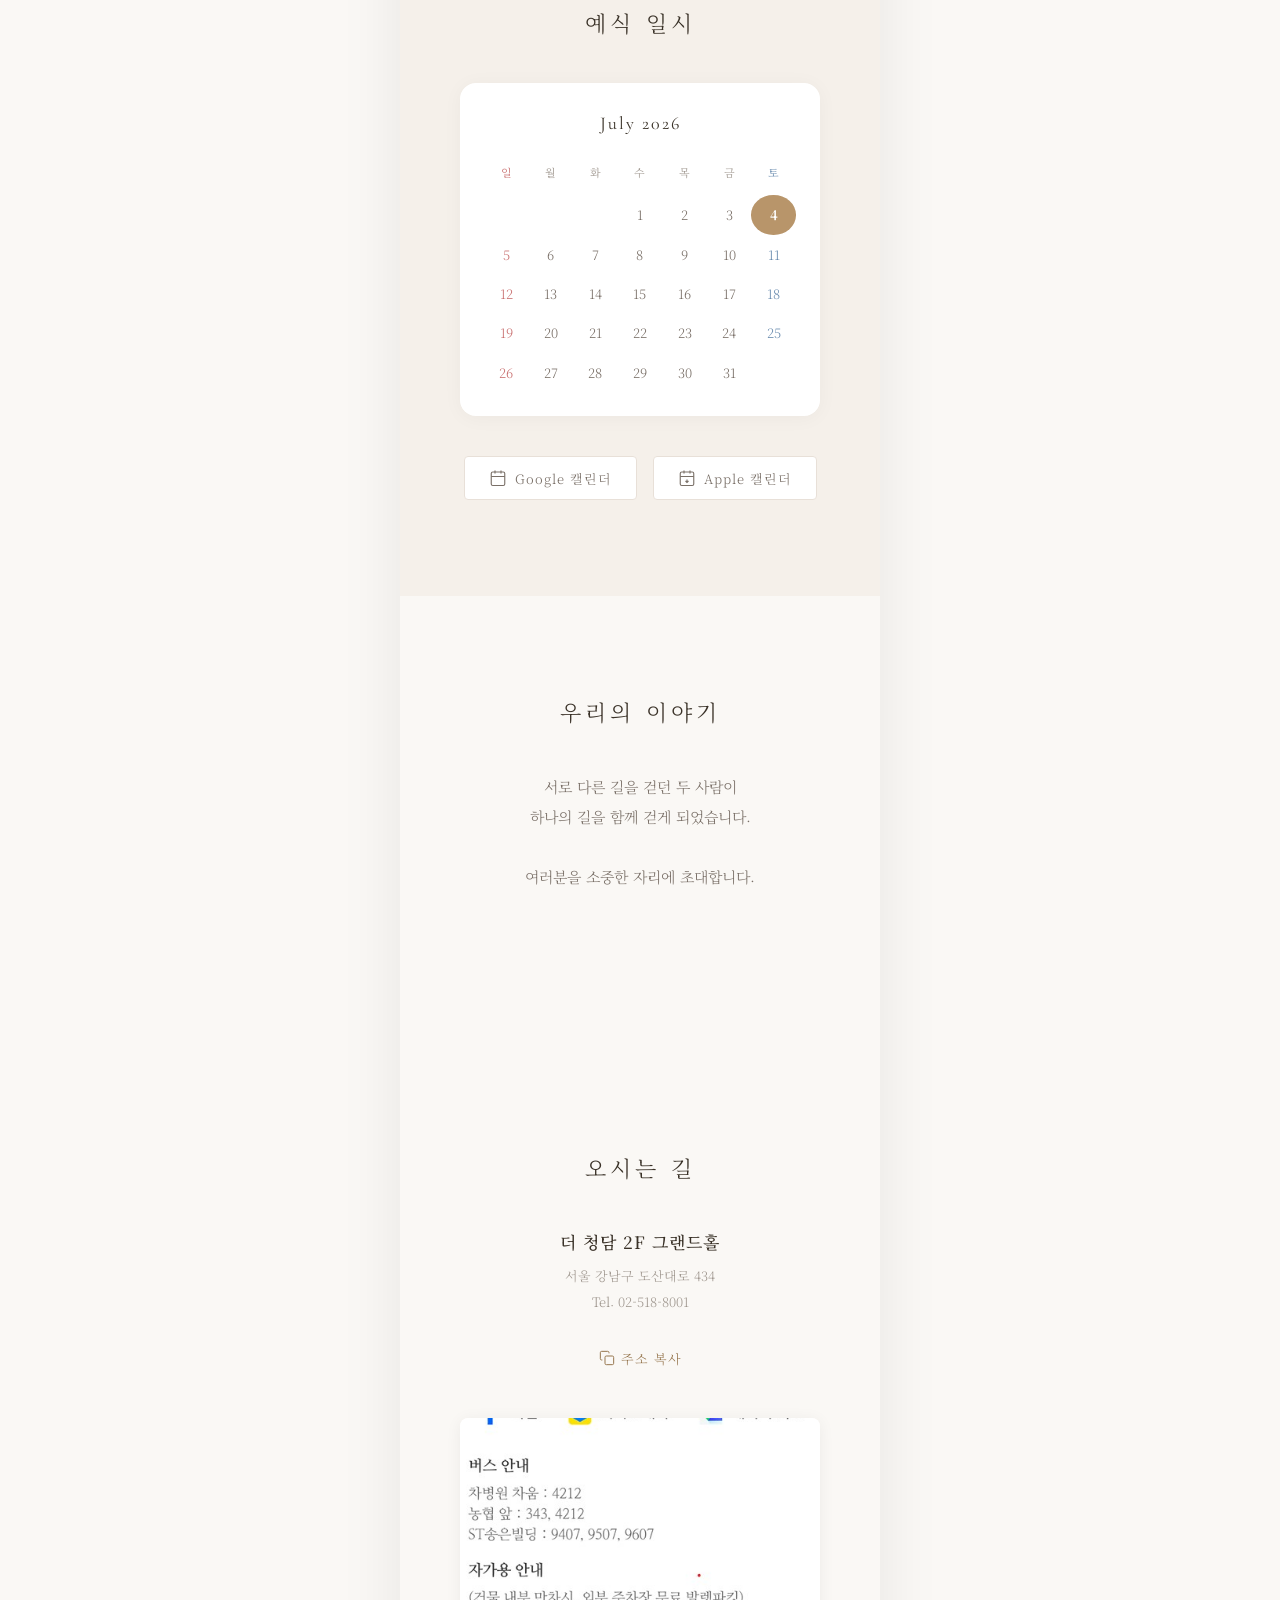
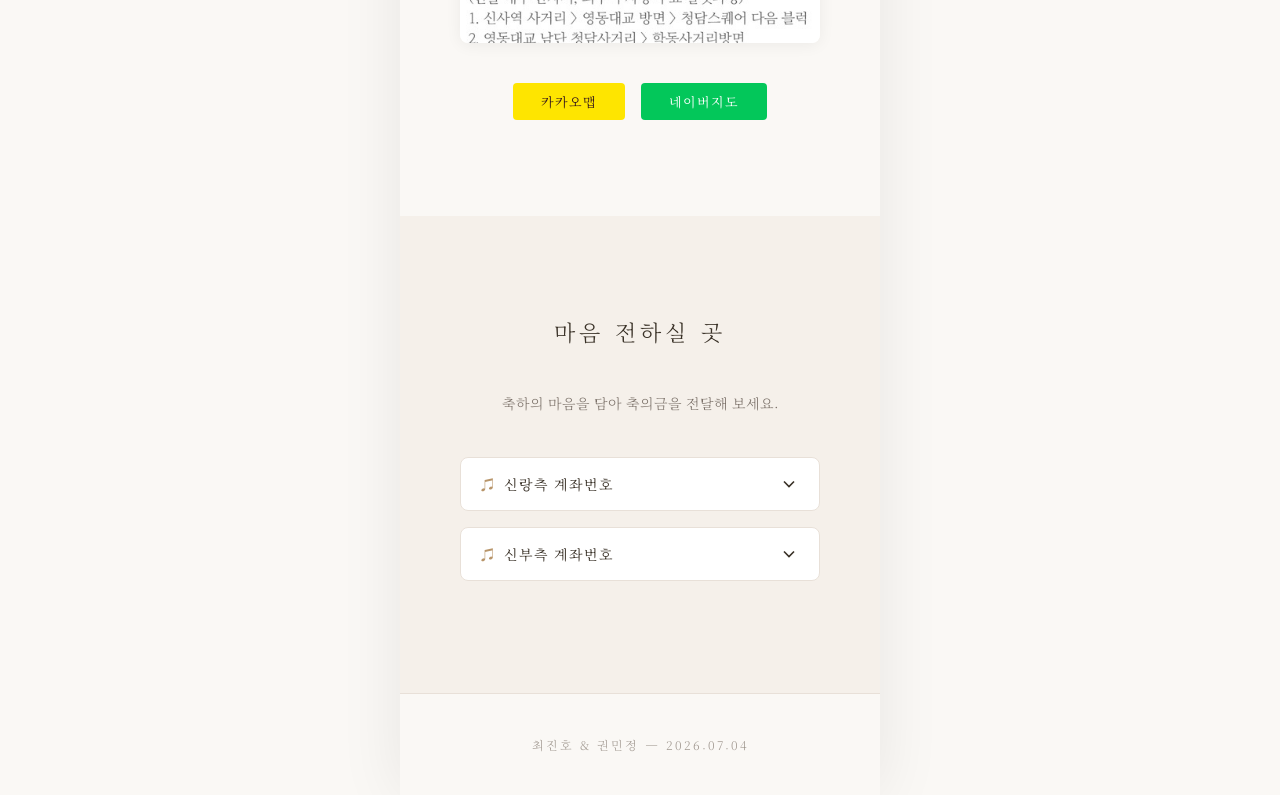
==== commit cbfd5440: "[jicho] class 테마 4차 수정 초기 커튼 제거 + 메타 데이터 수정 + 문구 및 수정" ====
--- a/classic-elegant/index.html
+++ b/classic-elegant/index.html
@@ -1,8 +1,10 @@
 <!DOCTYPE html>
 <html lang="ko">
+
 <head>
   <meta charset="UTF-8">
-  <meta name="viewport" content="width=device-width, initial-scale=1.0, maximum-scale=1.0, user-scalable=no, viewport-fit=cover">
+  <meta name="viewport"
+    content="width=device-width, initial-scale=1.0, maximum-scale=1.0, user-scalable=no, viewport-fit=cover">
   <meta name="format-detection" content="telephone=no">
 
   <!-- Meta / OG tags (카카오톡/SNS 공유용 - 스크래퍼봇은 JS를 실행 못하므로 직접 적어주어야 합니다) -->
@@ -17,23 +19,17 @@
   <!-- Fonts -->
   <link rel="preconnect" href="https://fonts.googleapis.com">
   <link rel="preconnect" href="https://fonts.gstatic.com" crossorigin>
-  <link href="https://fonts.googleapis.com/css2?family=Noto+Serif+KR:wght@200;300;400;500;600;700&family=Cormorant+Garamond:ital,wght@0,300;0,400;0,500;1,300;1,400&display=swap" rel="stylesheet">
+  <link
+    href="https://fonts.googleapis.com/css2?family=Noto+Serif+KR:wght@200;300;400;500;600;700&family=Cormorant+Garamond:ital,wght@0,300;0,400;0,500;1,300;1,400&display=swap"
+    rel="stylesheet">
 
   <link rel="stylesheet" href="styles.css">
   <script src="config.js"></script>
 </head>
+
 <body>
 
-  <!-- ═══ Curtain Opening Animation ═══ -->
-  <div id="curtain" class="curtain">
-    <div class="curtain__left"></div>
-    <div class="curtain__right"></div>
-    <div class="curtain__content">
-      <p class="curtain__subtitle">Wedding Invitation</p>
-      <p class="curtain__names" id="curtainNames"></p>
-      <button class="curtain__btn" id="curtainBtn">초대장 열기</button>
-    </div>
-  </div>
+  <!-- (커튼 화면이 있던 자리 - 깜빡임 버그로 인해 삭제됨) -->
 
   <!-- ═══ Falling Petals ═══ -->
   <canvas id="petalCanvas" class="petal-canvas"></canvas>
@@ -42,9 +38,10 @@
   <audio id="bgmAudio" loop preload="auto"></audio>
   <button id="bgmToggleBtn" class="bgm-toggle is-hidden" aria-label="배경음악 재생/정지">
     <svg width="20" height="20" viewBox="0 0 24 24" fill="none" class="icon-music">
-      <path d="M9 18V5l12-2v13" stroke="currentColor" stroke-width="1.5" stroke-linecap="round" stroke-linejoin="round"/>
-      <circle cx="6" cy="18" r="3" fill="none" stroke="currentColor" stroke-width="1.5"/>
-      <circle cx="18" cy="16" r="3" fill="none" stroke="currentColor" stroke-width="1.5"/>
+      <path d="M9 18V5l12-2v13" stroke="currentColor" stroke-width="1.5" stroke-linecap="round"
+        stroke-linejoin="round" />
+      <circle cx="6" cy="18" r="3" fill="none" stroke="currentColor" stroke-width="1.5" />
+      <circle cx="18" cy="16" r="3" fill="none" stroke="currentColor" stroke-width="1.5" />
     </svg>
   </button>
 
@@ -68,7 +65,7 @@
     <!-- ─── Hero Section ─── -->
     <section class="section hero" id="hero">
       <div class="hero__overlay"></div>
-      <img class="hero__photo" id="heroPhoto" src="" alt="웨딩 사진" loading="eager">
+      <img class="hero__photo" id="heroPhoto" src="images/hero/1.jpg" alt="웨딩 사진" loading="eager">
       <div class="hero__content">
         <p class="hero__label animate-item" data-animate="fade-down">Wedding Invitation</p>
         <h1 class="hero__names animate-item" data-animate="fade-up" id="heroNames"></h1>
@@ -107,7 +104,7 @@
     <!-- ─── Greeting Section ─── -->
     <section class="section greeting" id="greeting">
       <div class="section__inner">
-        <div class="ornament animate-item" data-animate="fade-in">&#10047;</div>
+        <div class="ornament animate-item" data-animate="fade-in">❤️</div>
         <h2 class="section__title animate-item" data-animate="fade-up" id="greetingTitle"></h2>
         <p class="greeting__text animate-item" data-animate="fade-up" id="greetingContent"></p>
         <div class="greeting__parents animate-item" data-animate="fade-up" id="greetingParents"></div>
@@ -121,11 +118,18 @@
         <div class="calendar animate-item" data-animate="scale-in" id="calendarGrid"></div>
         <div class="calendar-actions animate-item" data-animate="fade-up">
           <a class="btn btn--outline" id="googleCalBtn" href="#" target="_blank" rel="noopener">
-            <svg width="18" height="18" viewBox="0 0 24 24" fill="none" stroke="currentColor" stroke-width="1.5"><rect x="3" y="4" width="18" height="18" rx="2"/><path d="M16 2v4M8 2v4M3 10h18M8 14h.01M12 14h.01M16 14h.01M8 18h.01M12 18h.01"/></svg>
+            <svg width="18" height="18" viewBox="0 0 24 24" fill="none" stroke="currentColor" stroke-width="1.5">
+              <rect x="3" y="4" width="18" height="18" rx="2" />
+              <path d="M16 2v4M8 2v4M3 10h18M8 14h.01M12 14h.01M16 14h.01M8 18h.01M12 18h.01" />
+            </svg>
             Google 캘린더
           </a>
           <button class="btn btn--outline" id="icsDownloadBtn">
-            <svg width="18" height="18" viewBox="0 0 24 24" fill="none" stroke="currentColor" stroke-width="1.5"><rect x="3" y="4" width="18" height="18" rx="2"/><path d="M16 2v4M8 2v4M3 10h18"/><path d="M12 14v4M10 16l2 2 2-2"/></svg>
+            <svg width="18" height="18" viewBox="0 0 24 24" fill="none" stroke="currentColor" stroke-width="1.5">
+              <rect x="3" y="4" width="18" height="18" rx="2" />
+              <path d="M16 2v4M8 2v4M3 10h18" />
+              <path d="M12 14v4M10 16l2 2 2-2" />
+            </svg>
             Apple 캘린더
           </button>
         </div>
@@ -160,7 +164,10 @@
           <p class="location__tel" id="locationTel"></p>
         </div>
         <button class="btn btn--text location__copy animate-item" data-animate="fade-up" id="copyAddressBtn">
-          <svg width="16" height="16" viewBox="0 0 24 24" fill="none" stroke="currentColor" stroke-width="1.5"><rect x="9" y="9" width="13" height="13" rx="2"/><path d="M5 15H4a2 2 0 01-2-2V4a2 2 0 012-2h9a2 2 0 012 2v1"/></svg>
+          <svg width="16" height="16" viewBox="0 0 24 24" fill="none" stroke="currentColor" stroke-width="1.5">
+            <rect x="9" y="9" width="13" height="13" rx="2" />
+            <path d="M5 15H4a2 2 0 01-2-2V4a2 2 0 012-2h9a2 2 0 012 2v1" />
+          </svg>
           주소 복사
         </button>
         <div class="location__map animate-item" data-animate="scale-in">
@@ -184,7 +191,10 @@
           <button class="accordion__trigger" id="groomAccordion" aria-expanded="false">
             <span class="accordion__icon">&#9835;</span>
             <span>신랑측 계좌번호</span>
-            <svg class="accordion__arrow" width="20" height="20" viewBox="0 0 24 24" fill="none" stroke="currentColor" stroke-width="2"><polyline points="6 9 12 15 18 9"/></svg>
+            <svg class="accordion__arrow" width="20" height="20" viewBox="0 0 24 24" fill="none" stroke="currentColor"
+              stroke-width="2">
+              <polyline points="6 9 12 15 18 9" />
+            </svg>
           </button>
           <div class="accordion__panel" id="groomAccordionPanel">
             <div class="accordion__panel-inner" id="groomAccountList"></div>
@@ -196,7 +206,10 @@
           <button class="accordion__trigger" id="brideAccordion" aria-expanded="false">
             <span class="accordion__icon">&#9835;</span>
             <span>신부측 계좌번호</span>
-            <svg class="accordion__arrow" width="20" height="20" viewBox="0 0 24 24" fill="none" stroke="currentColor" stroke-width="2"><polyline points="6 9 12 15 18 9"/></svg>
+            <svg class="accordion__arrow" width="20" height="20" viewBox="0 0 24 24" fill="none" stroke="currentColor"
+              stroke-width="2">
+              <polyline points="6 9 12 15 18 9" />
+            </svg>
           </button>
           <div class="accordion__panel" id="brideAccordionPanel">
             <div class="accordion__panel-inner" id="brideAccountList"></div>
@@ -214,4 +227,5 @@
 
   <script src="script.js"></script>
 </body>
-</html>
+
+</html>
--- a/classic-elegant/styles.css
+++ b/classic-elegant/styles.css
@@ -687,7 +687,7 @@
 
 .story__photo-item img {
   width: 100%;
-  aspect-ratio: 4 / 3;
+  aspect-ratio: 3 / 3;
   object-fit: cover;
   transition: transform var(--transition-slow);
 }
@@ -1034,8 +1034,13 @@
 }
 
 @keyframes spinMusic {
-  from { transform: rotate(0deg); }
-  to { transform: rotate(360deg); }
+  from {
+    transform: rotate(0deg);
+  }
+
+  to {
+    transform: rotate(360deg);
+  }
 }
 
 /* ═══════════════════════════════════════════
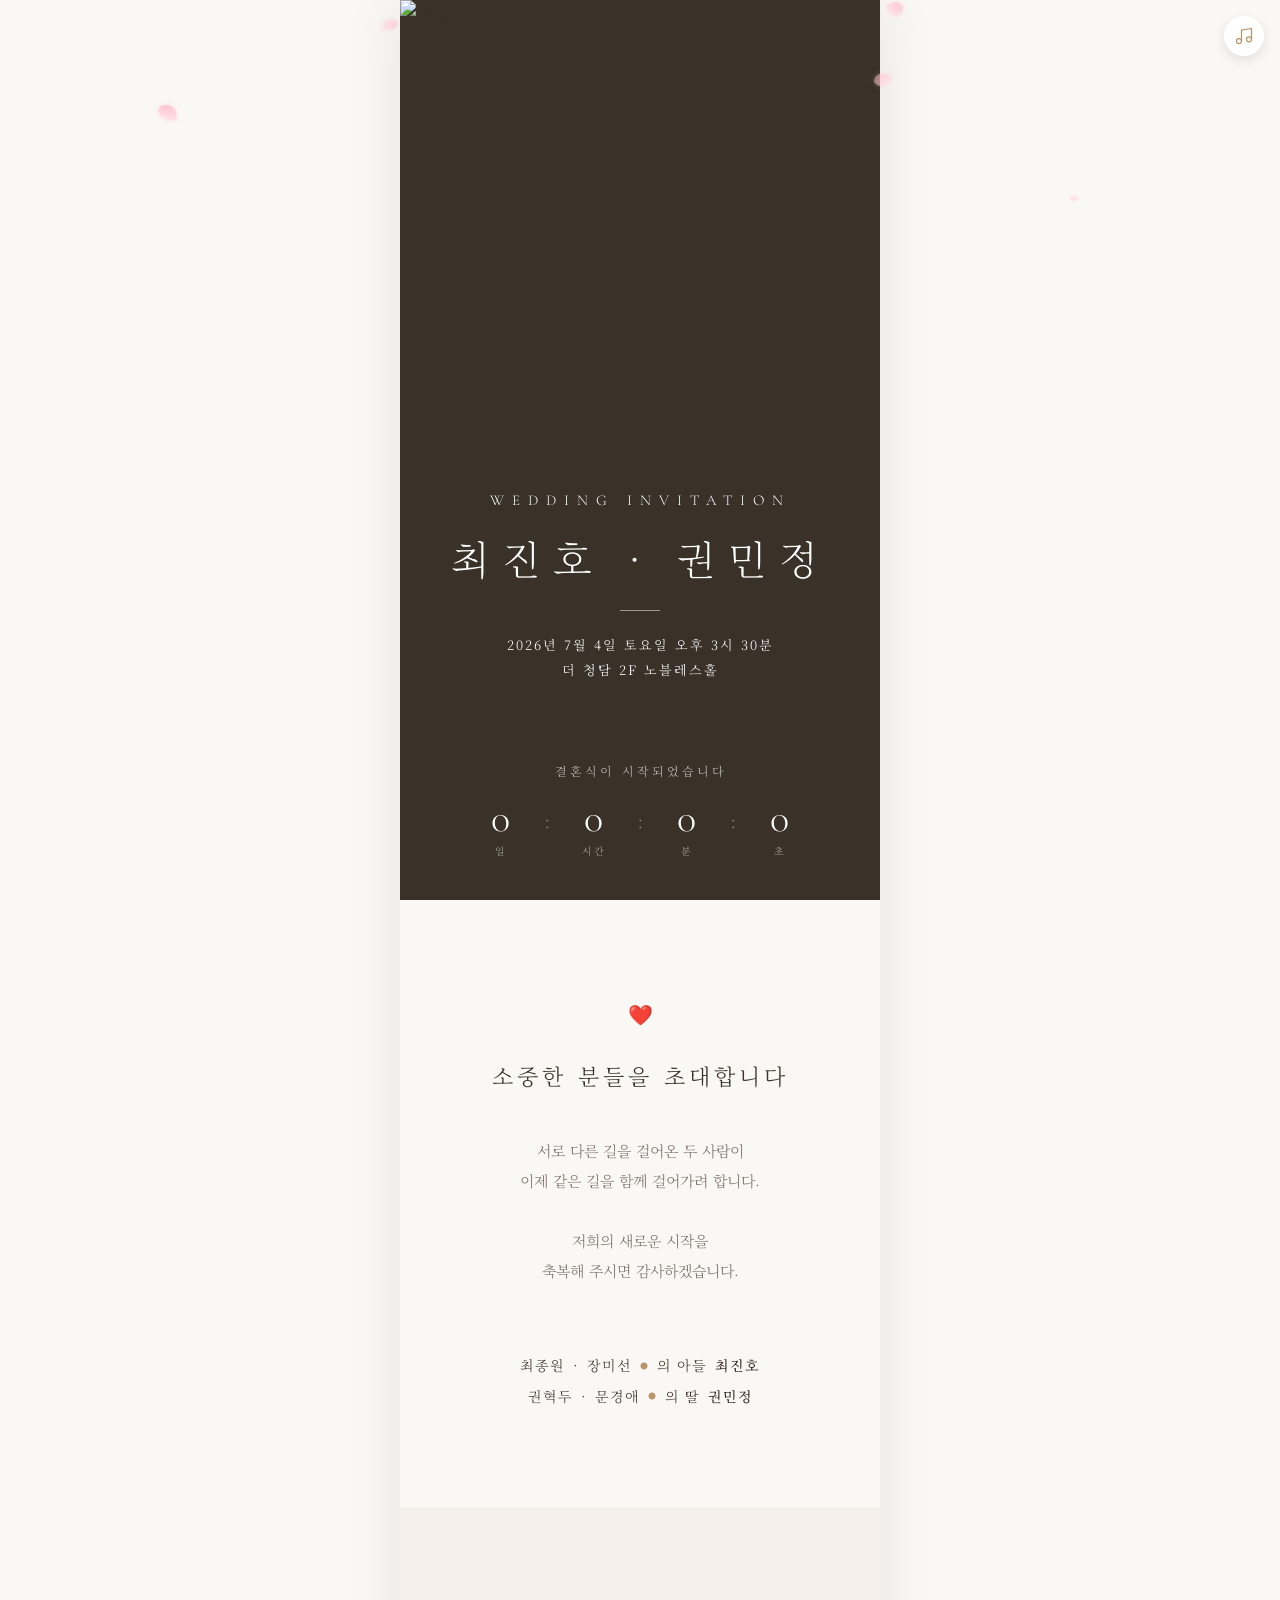
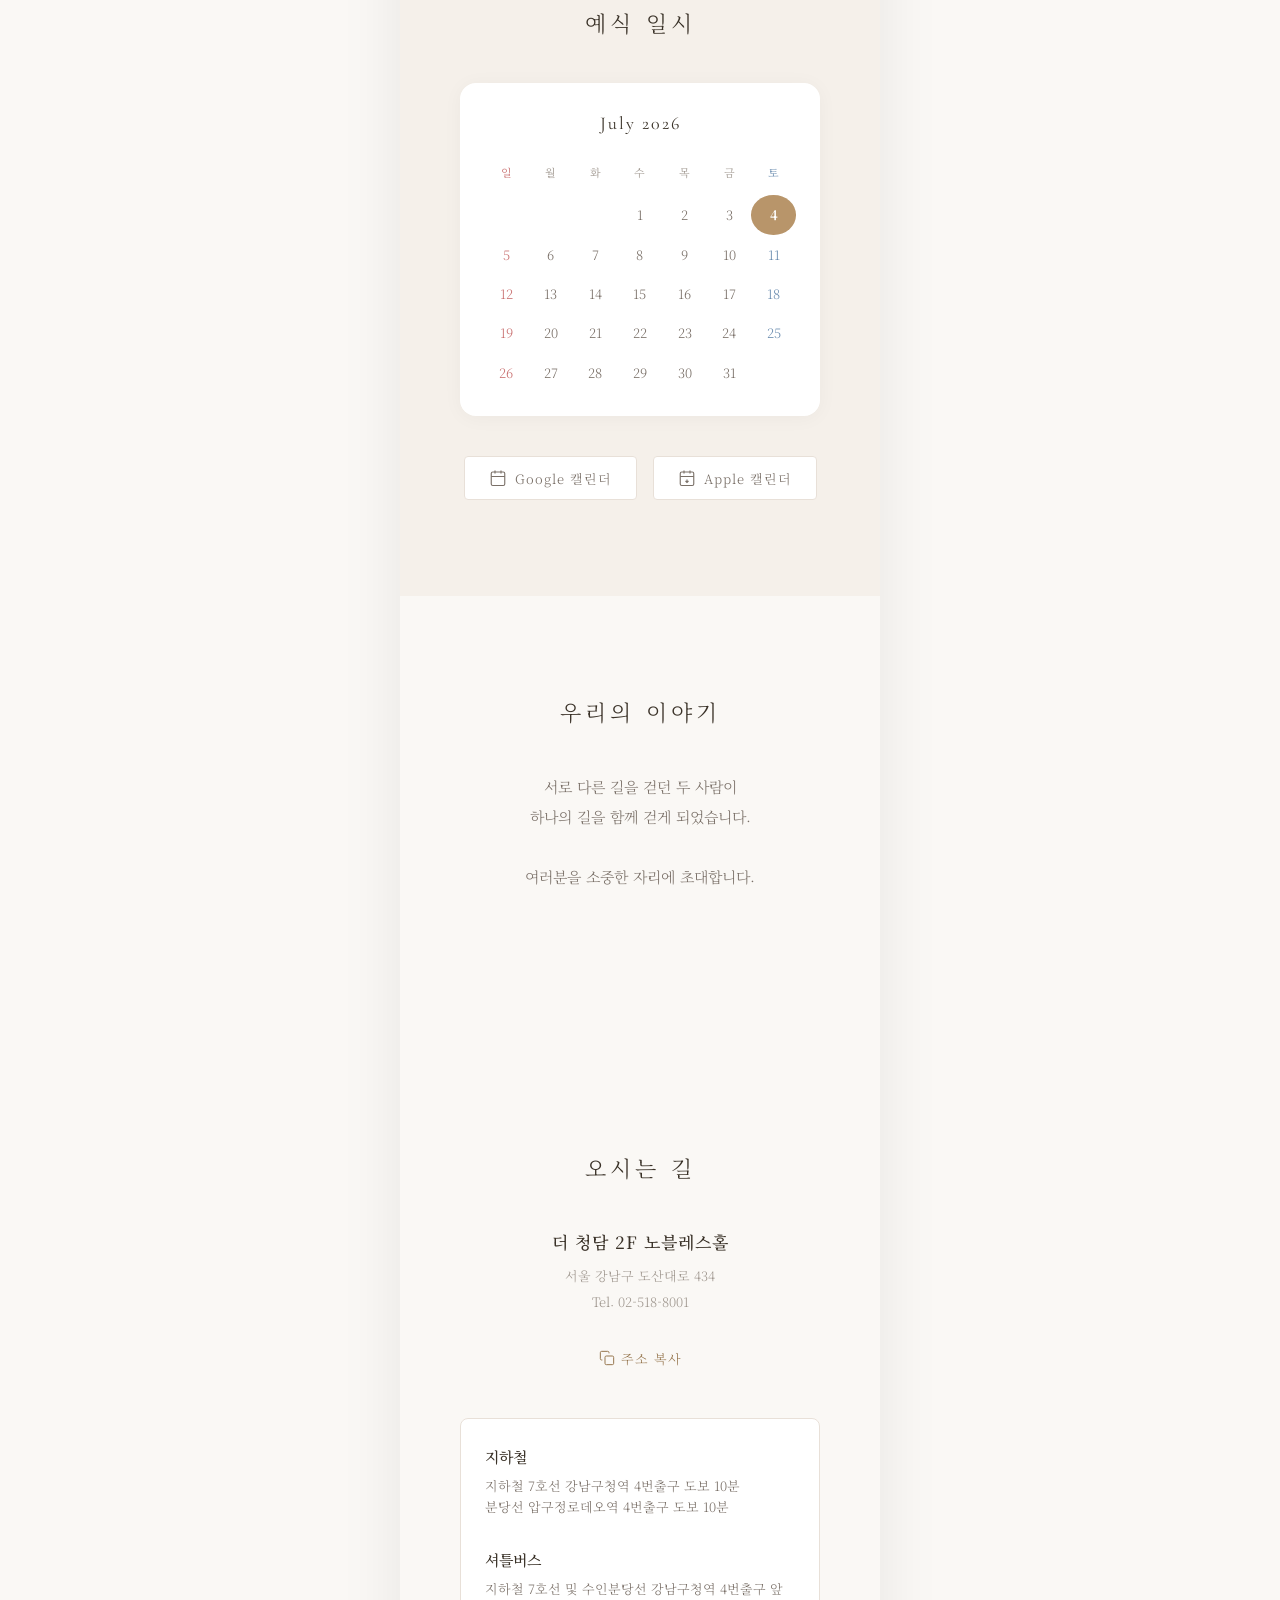
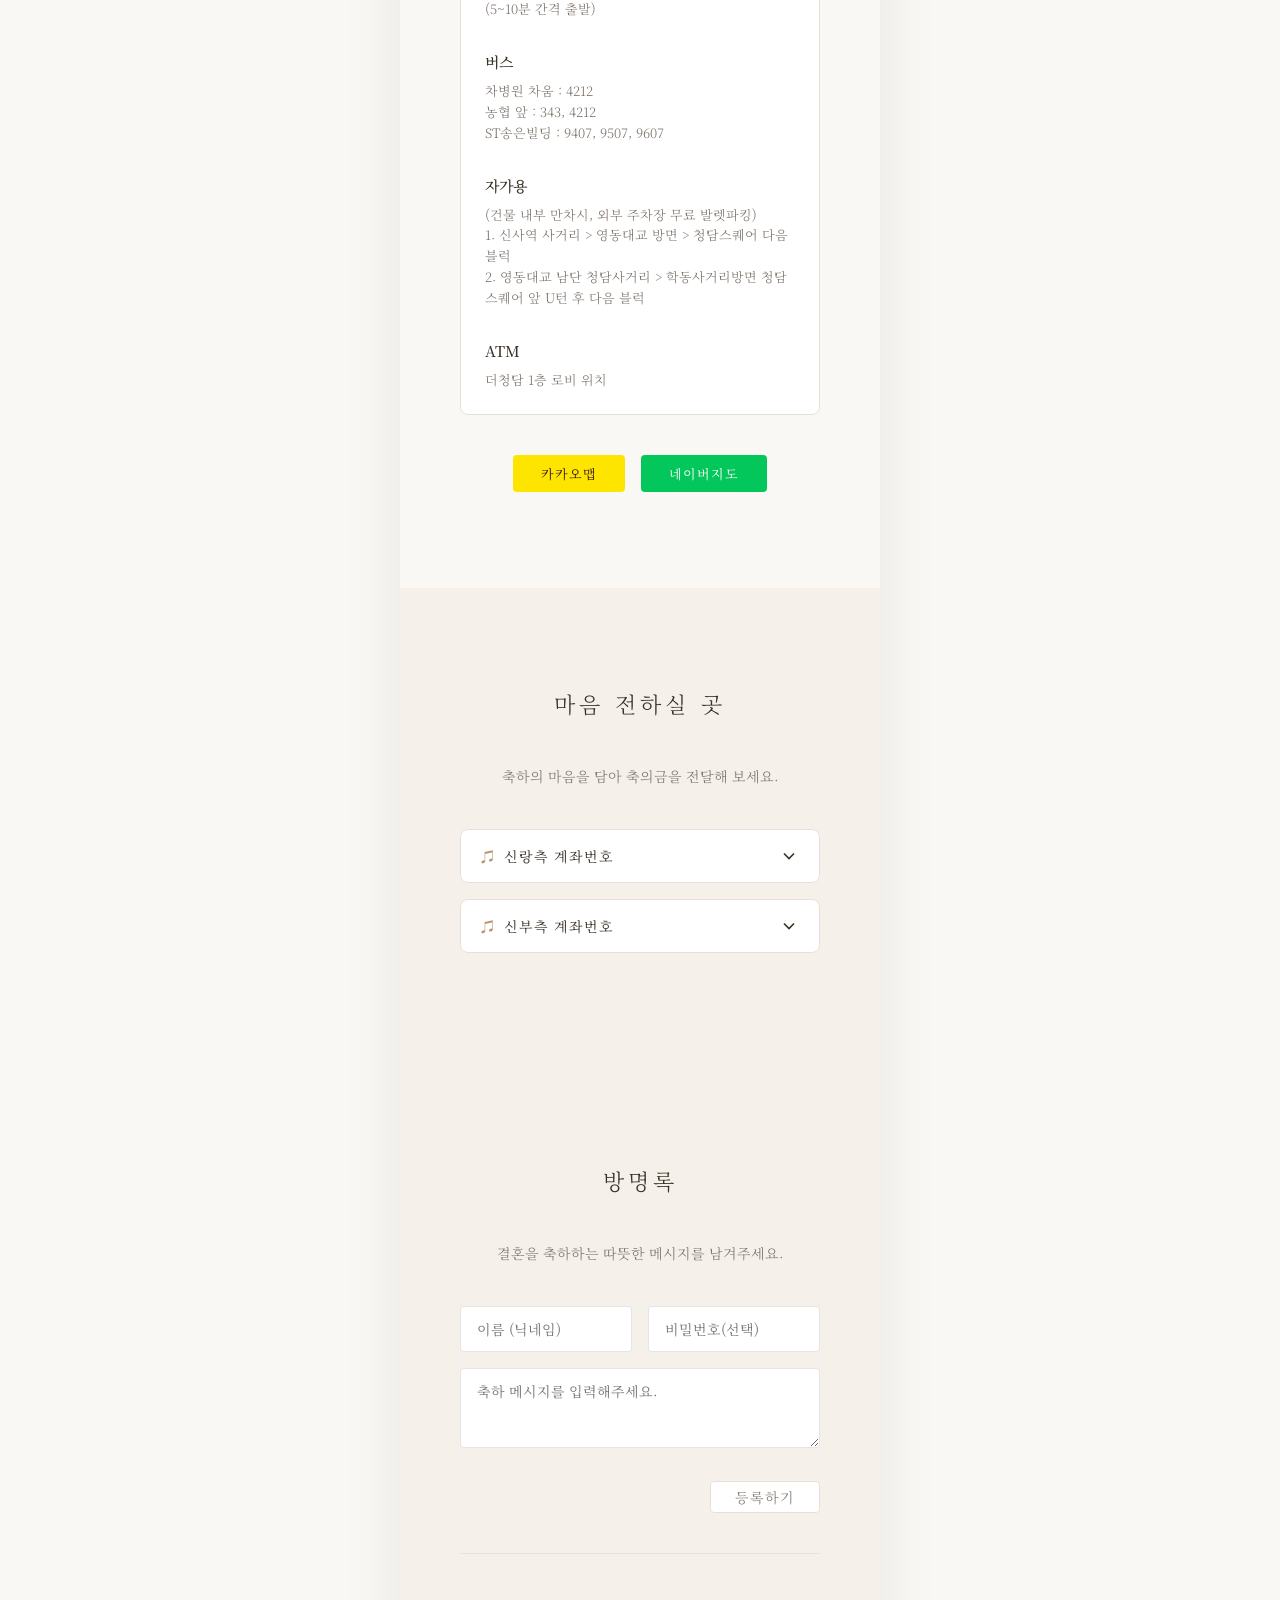
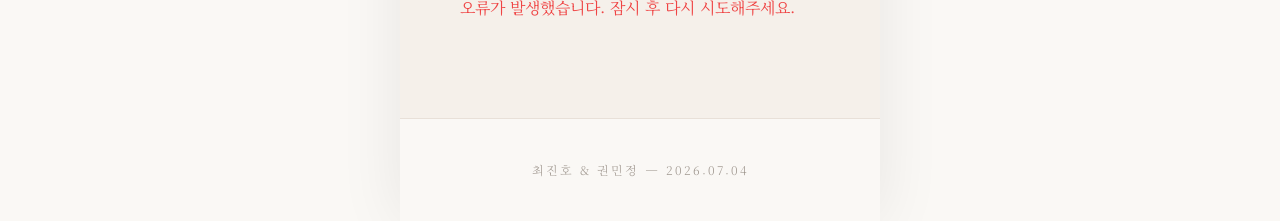
==== commit f43f98f8: "[jicho] config에 내용 추가 및 방명록 기능 연결 (구글 파이어 베이스)" ====
--- a/classic-elegant/index.html
+++ b/classic-elegant/index.html
@@ -170,8 +170,27 @@
           </svg>
           주소 복사
         </button>
-        <div class="location__map animate-item" data-animate="scale-in">
-          <img class="location__map-img" id="locationMapImg" src="" alt="약도" loading="lazy">
+        <div class="location__transit animate-item" data-animate="fade-up">
+          <div class="transit-item" id="transitItemSubway">
+            <h3 class="transit-item__title">지하철</h3>
+            <p class="transit-item__desc" id="transitSubway"></p>
+          </div>
+          <div class="transit-item" id="transitItemShuttle">
+            <h3 class="transit-item__title">셔틀버스</h3>
+            <p class="transit-item__desc" id="transitShuttle"></p>
+          </div>
+          <div class="transit-item" id="transitItemBus">
+            <h3 class="transit-item__title">버스</h3>
+            <p class="transit-item__desc" id="transitBus"></p>
+          </div>
+          <div class="transit-item" id="transitItemParking">
+            <h3 class="transit-item__title">자가용</h3>
+            <p class="transit-item__desc" id="transitParking"></p>
+          </div>
+          <div class="transit-item" id="transitItemAtm">
+            <h3 class="transit-item__title">ATM</h3>
+            <p class="transit-item__desc" id="transitAtm"></p>
+          </div>
         </div>
         <div class="location__links animate-item" data-animate="fade-up">
           <a class="btn btn--kakao" id="kakaoMapBtn" href="#" target="_blank" rel="noopener">카카오맵</a>
@@ -217,6 +236,31 @@
         </div>
       </div>
     </section>
+    <!-- ─── Guestbook Section ─── -->
+    <section class="section guestbook" id="guestbook" style="background-color: var(--color-bg-warm);">
+      <div class="section__inner">
+        <h2 class="section__title animate-item" data-animate="fade-up">방명록</h2>
+        <p class="account__desc animate-item" data-animate="fade-up">결혼을 축하하는 따뜻한 메시지를 남겨주세요.</p>
+        
+        <div class="guestbook-form animate-item" data-animate="fade-up">
+          <div class="gb-input-group">
+            <input type="text" id="gbName" class="gb-input" placeholder="이름 (닉네임)">
+            <input type="password" id="gbPassword" class="gb-input" placeholder="비밀번호(선택)">
+          </div>
+          <textarea id="gbMessage" class="gb-textarea" placeholder="축하 메시지를 입력해주세요."></textarea>
+          <div style="text-align: right;">
+            <button id="gbSubmitBtn" class="btn btn--outline" style="padding: 0.5rem 1.5rem; font-size: 0.875rem;">등록하기</button>
+          </div>
+        </div>
+
+        <div class="guestbook-list-container animate-item" data-animate="fade-up">
+          <div id="gbList">
+            <div class="gb-loading" style="padding: 2rem 0; color: var(--color-text-light);">방명록을 불러오는 중입니다...</div>
+          </div>
+          <div class="pagination" id="gbPagination" style="display: none;"></div>
+        </div>
+      </div>
+    </section>
 
     <!-- ─── Footer ─── -->
     <footer class="footer">
--- a/classic-elegant/styles.css
+++ b/classic-elegant/styles.css
@@ -790,6 +790,43 @@
   justify-content: center;
 }
 
+/* ─── Transit Text Info ─── */
+.location__transit {
+  margin-bottom: var(--spacing-lg);
+  display: flex;
+  flex-direction: column;
+  gap: var(--spacing-sm);
+  background: var(--color-bg-card);
+  border: 1px solid var(--color-border);
+  border-radius: var(--radius-md);
+  padding: 1.5rem;
+  text-align: left;
+}
+
+.transit-item {
+  margin-bottom: 0.75rem;
+}
+
+.transit-item:last-child {
+  margin-bottom: 0;
+}
+
+.transit-item__title {
+  font-family: var(--font-serif);
+  font-size: 0.9375rem;
+  font-weight: 500;
+  color: var(--color-text);
+  margin-bottom: 0.375rem;
+}
+
+.transit-item__desc {
+  font-size: 0.8125rem;
+  font-weight: 300;
+  color: var(--color-text-light);
+  line-height: 1.6;
+  white-space: pre-line;
+}
+
 /* ═══════════════════════════════════════════
    Account Section (축의금)
    ═══════════════════════════════════════════ */
@@ -1163,6 +1200,129 @@
 }
 
 /* ═══════════════════════════════════════════
+   Guestbook
+   ═══════════════════════════════════════════ */
+.guestbook-form {
+  margin: var(--spacing-lg) 0;
+  text-align: left;
+}
+
+.gb-input-group {
+  display: flex;
+  gap: var(--spacing-sm);
+  margin-bottom: var(--spacing-sm);
+}
+
+.gb-input {
+  flex: 1;
+  min-width: 0;
+  padding: 0.75rem 1rem;
+  border: 1px solid rgba(0, 0, 0, 0.1);
+  border-radius: var(--radius-sm);
+  font-family: inherit;
+  font-size: 0.875rem;
+  background-color: var(--color-white);
+  transition: border-color var(--transition);
+}
+
+.gb-input:focus,
+.gb-textarea:focus {
+  outline: none;
+  border-color: var(--color-accent);
+}
+
+.gb-textarea {
+  width: 100%;
+  min-width: 0;
+  padding: 0.75rem 1rem;
+  border: 1px solid rgba(0, 0, 0, 0.1);
+  border-radius: var(--radius-sm);
+  font-family: inherit;
+  font-size: 0.875rem;
+  background-color: var(--color-white);
+  min-height: 80px;
+  resize: vertical;
+  margin-bottom: var(--spacing-md);
+  transition: border-color var(--transition);
+}
+
+.guestbook-list-container {
+  text-align: left;
+  border-top: 1px solid rgba(0, 0, 0, 0.05);
+  padding-top: var(--spacing-lg);
+}
+
+.gb-item {
+  background: var(--color-white);
+  padding: 1.25rem;
+  border-radius: var(--radius-md);
+  margin-bottom: var(--spacing-md);
+  box-shadow: 0 4px 12px rgba(0, 0, 0, 0.02);
+}
+
+.gb-header {
+  display: flex;
+  justify-content: space-between;
+  align-items: center;
+  margin-bottom: 0.5rem;
+  font-size: 0.8125rem;
+}
+
+.gb-name {
+  color: var(--color-accent);
+  font-weight: 500;
+}
+
+.gb-date {
+  color: var(--color-text-light);
+  font-size: 0.75rem;
+}
+
+.gb-content {
+  font-size: 0.875rem;
+  color: var(--color-text);
+  line-height: 1.6;
+  word-break: break-all;
+}
+
+/* Pagination */
+.pagination {
+  display: flex;
+  justify-content: center;
+  align-items: center;
+  gap: 0.5rem;
+  margin-top: var(--spacing-lg);
+  padding-bottom: var(--spacing-sm);
+}
+
+.pagination-btn {
+  background: transparent;
+  border: 1px solid rgba(0, 0, 0, 0.1);
+  border-radius: var(--radius-sm);
+  padding: 0.4rem 0.8rem;
+  font-size: 0.875rem;
+  color: var(--color-text);
+  cursor: pointer;
+  transition: all var(--transition);
+}
+
+.pagination-btn:hover {
+  border-color: var(--color-accent);
+  color: var(--color-accent);
+}
+
+.pagination-btn.active {
+  background: var(--color-accent);
+  border-color: var(--color-accent);
+  color: var(--color-white);
+}
+
+.pagination-btn:disabled {
+  opacity: 0.4;
+  cursor: not-allowed;
+}
+
+/* ═══════════════════════════════════════════
    Responsive - Desktop (1024px+)
    ═══════════════════════════════════════════ */
 @media (min-width: 1024px) {
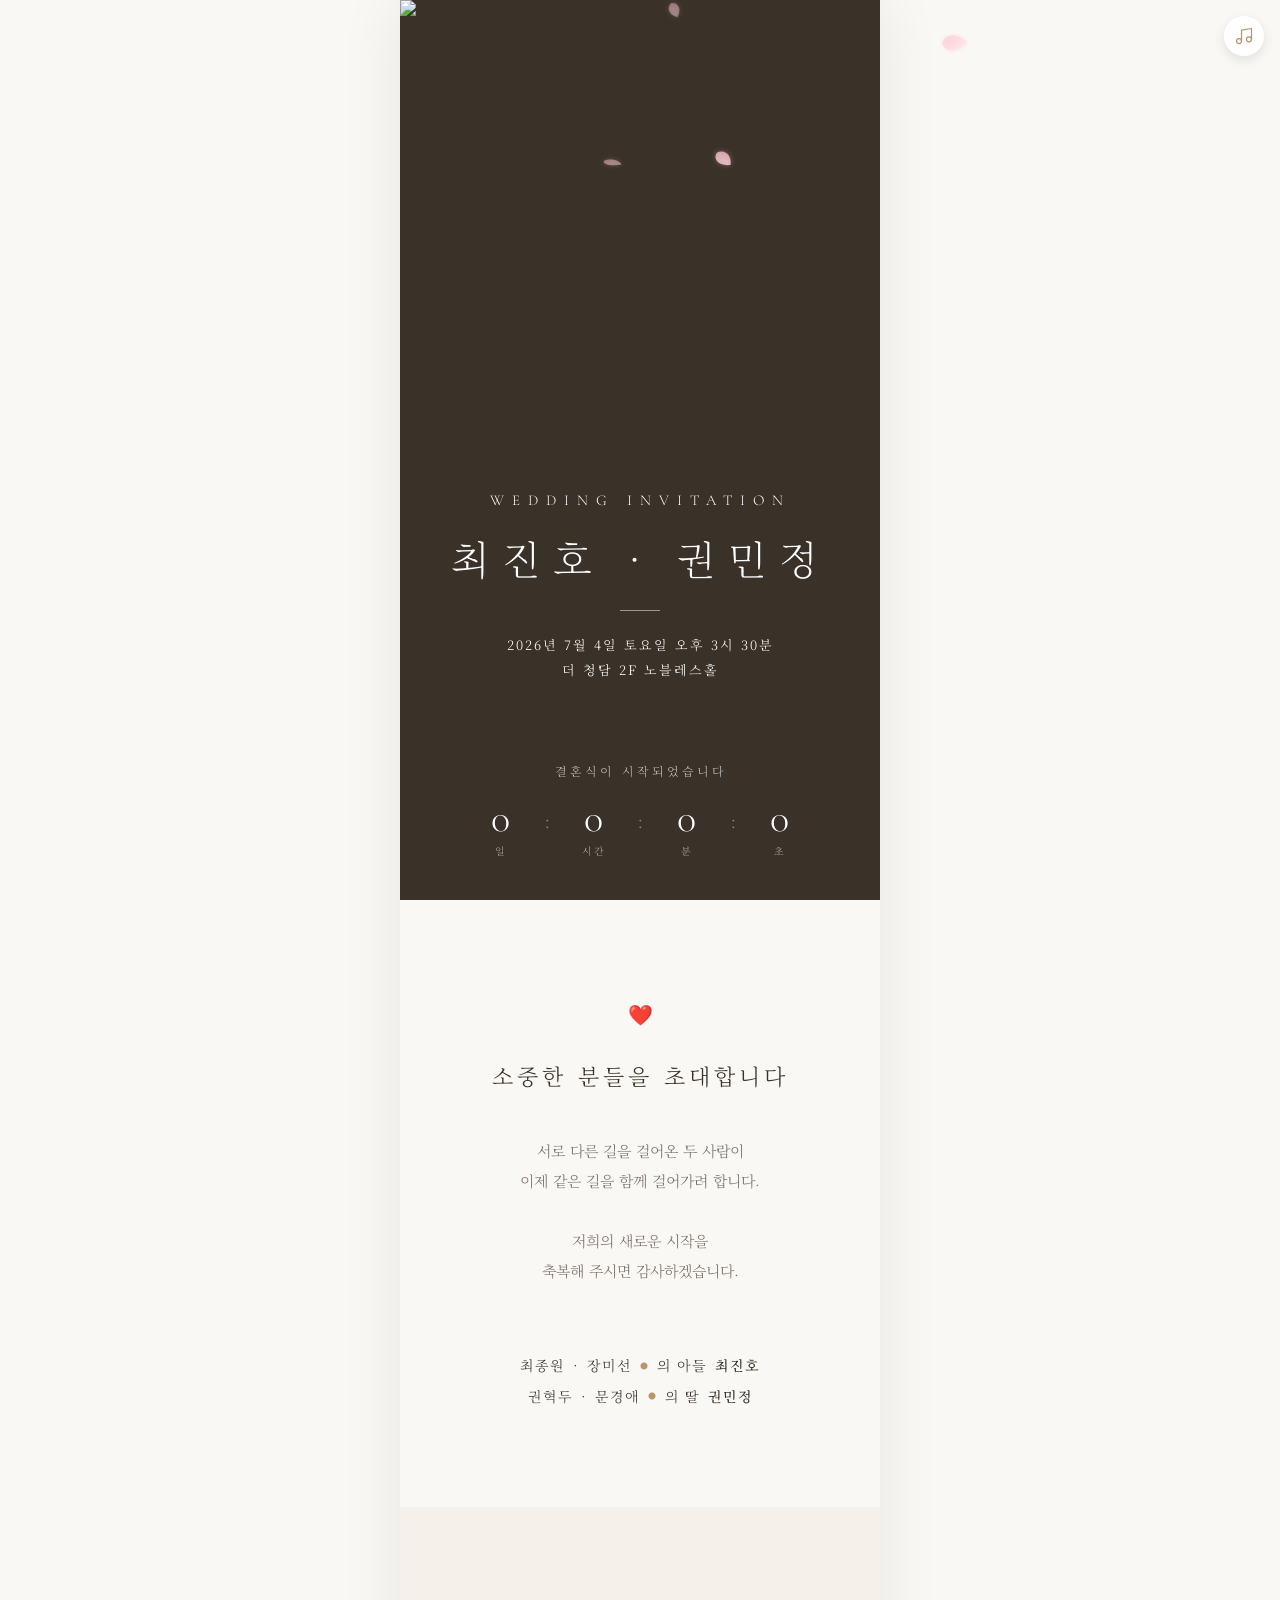
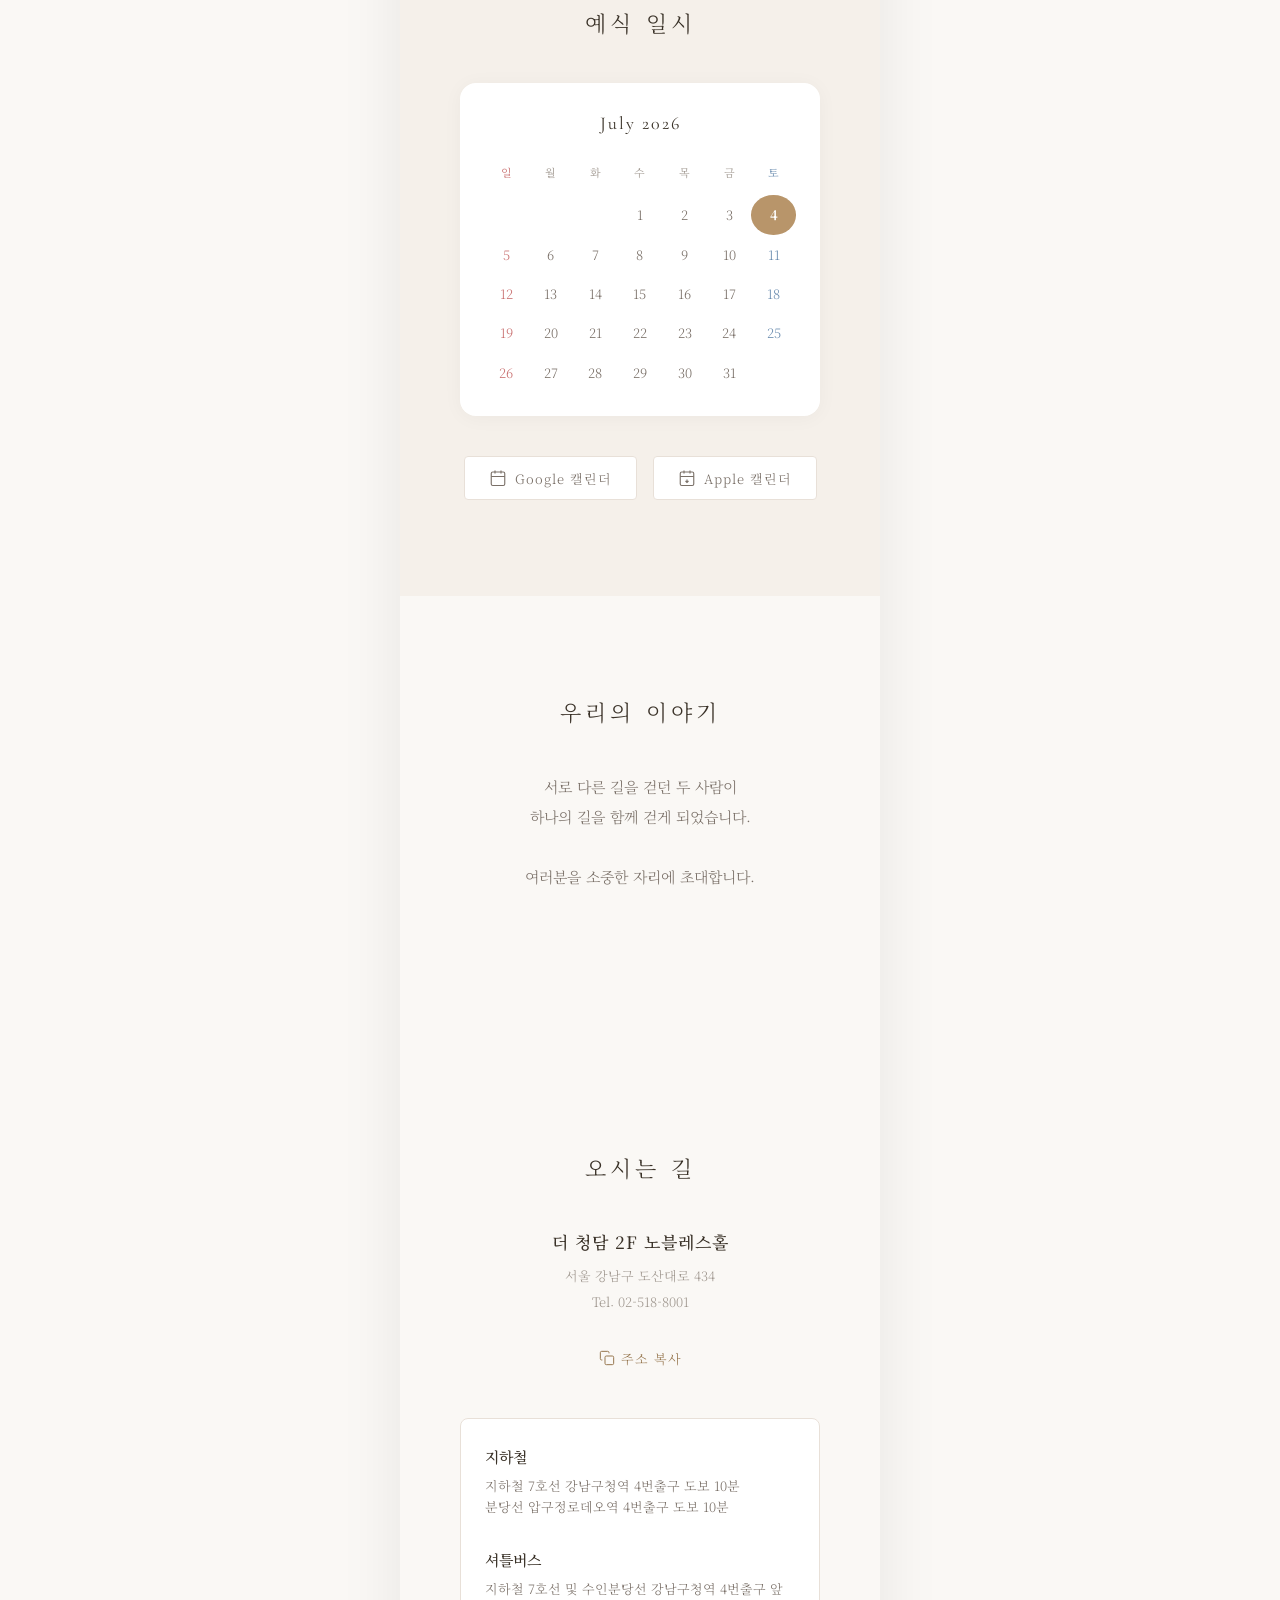
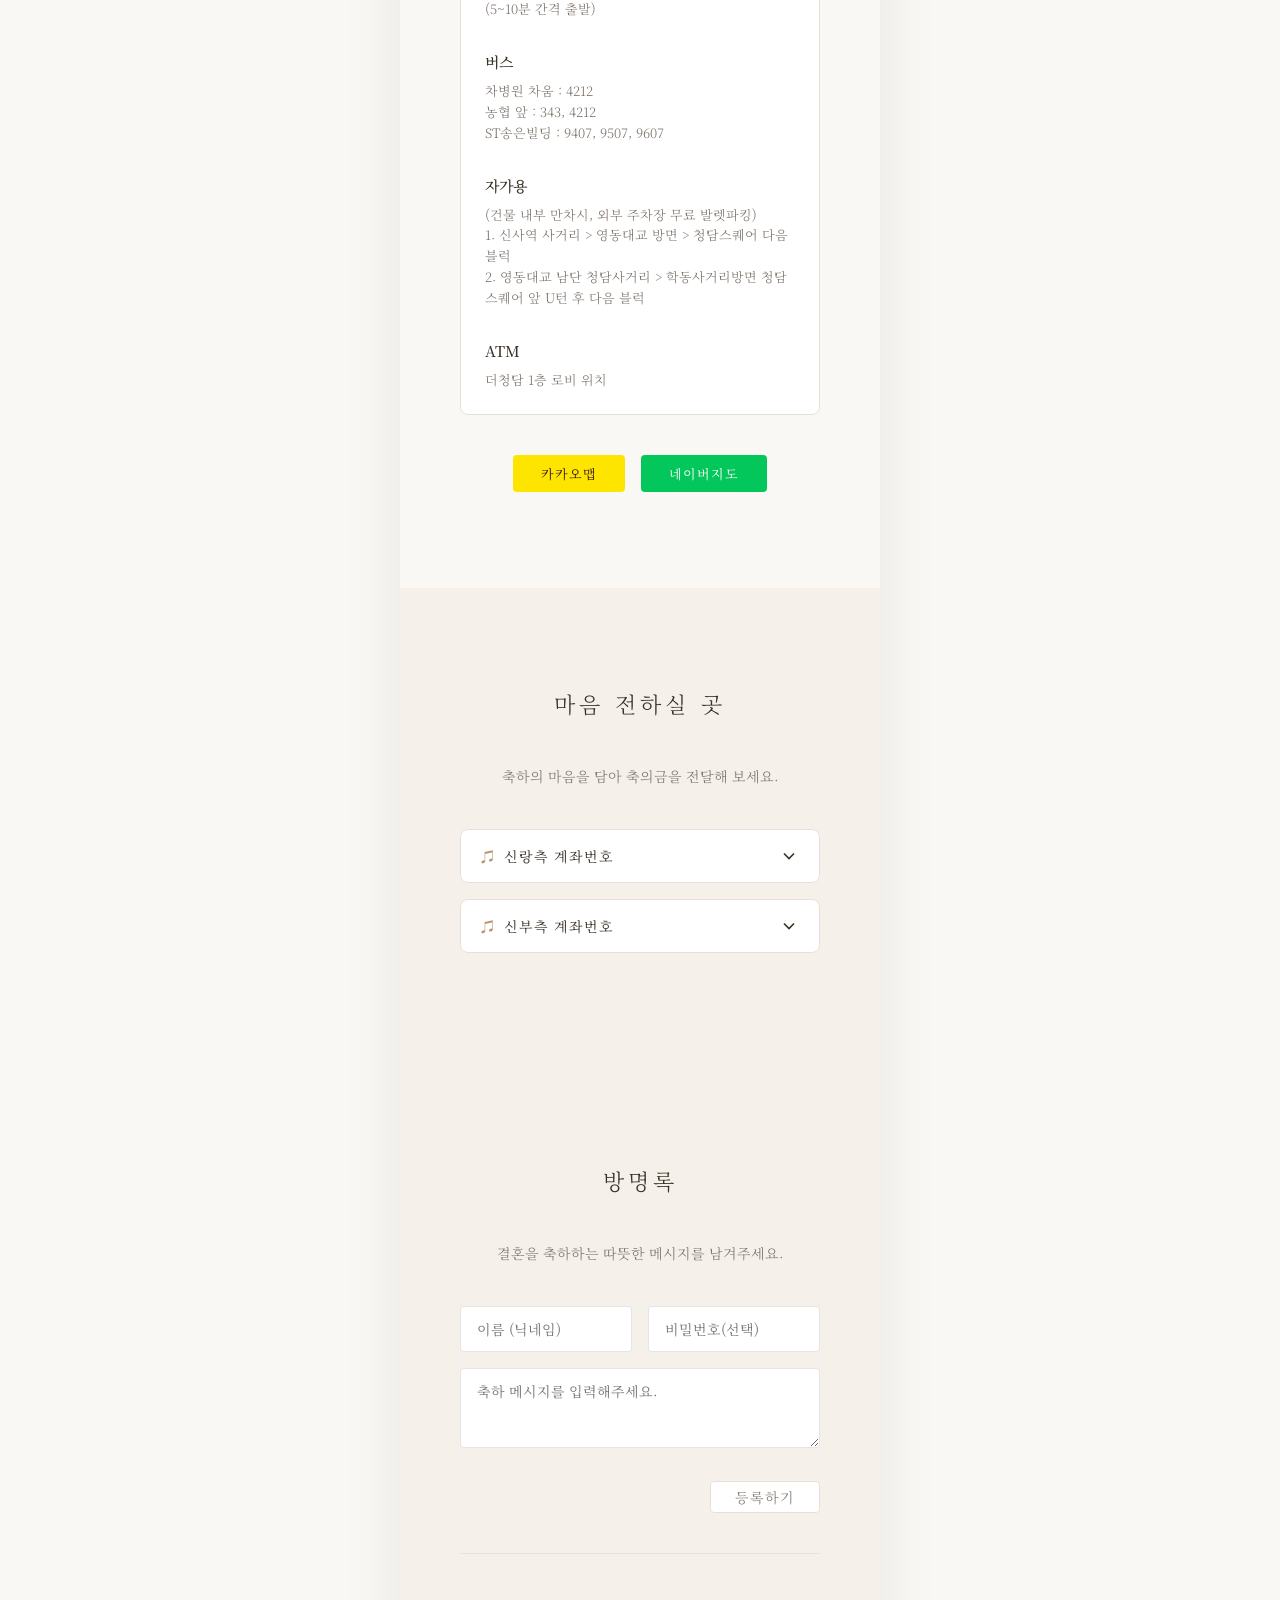
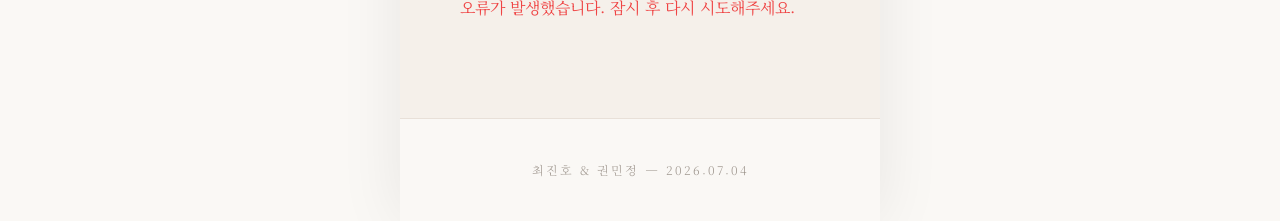
==== commit 5401b4e4: "[jicho] class 테마 이미지 로딩 속도 개선" ====
--- a/classic-elegant/index.html
+++ b/classic-elegant/index.html
@@ -22,7 +22,10 @@
   <link
     href="https://fonts.googleapis.com/css2?family=Noto+Serif+KR:wght@200;300;400;500;600;700&family=Cormorant+Garamond:ital,wght@0,300;0,400;0,500;1,300;1,400&display=swap"
     rel="stylesheet">
-
+  <!-- Preload Critical Assets -->
+  <link rel="preload" as="image" href="images/hero/1.jpg" fetchpriority="high">
+
+  <!-- Styles & Scripts -->
   <link rel="stylesheet" href="styles.css">
   <script src="config.js"></script>
 </head>
@@ -65,7 +68,7 @@
     <!-- ─── Hero Section ─── -->
     <section class="section hero" id="hero">
       <div class="hero__overlay"></div>
-      <img class="hero__photo" id="heroPhoto" src="images/hero/1.jpg" alt="웨딩 사진" loading="eager">
+      <img class="hero__photo" id="heroPhoto" src="images/hero/1.jpg" alt="웨딩 사진" fetchpriority="high">
       <div class="hero__content">
         <p class="hero__label animate-item" data-animate="fade-down">Wedding Invitation</p>
         <h1 class="hero__names animate-item" data-animate="fade-up" id="heroNames"></h1>
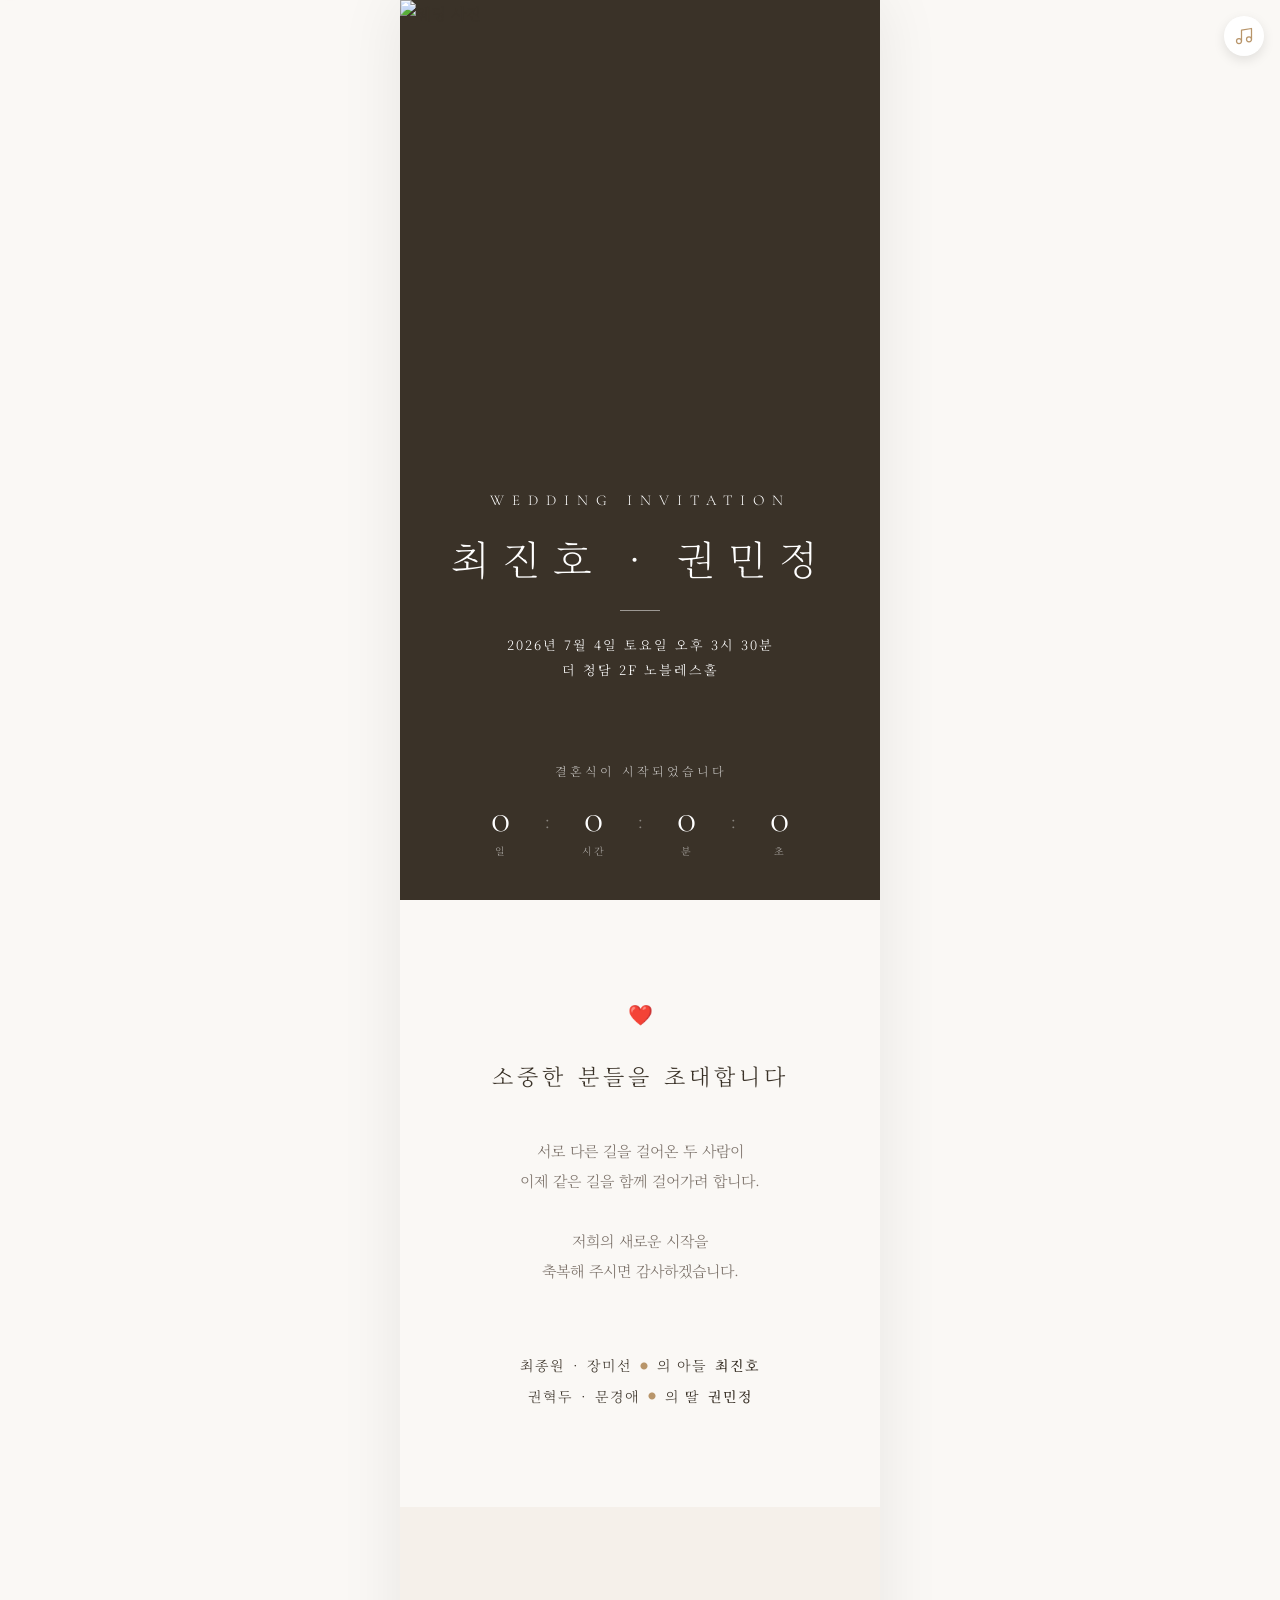
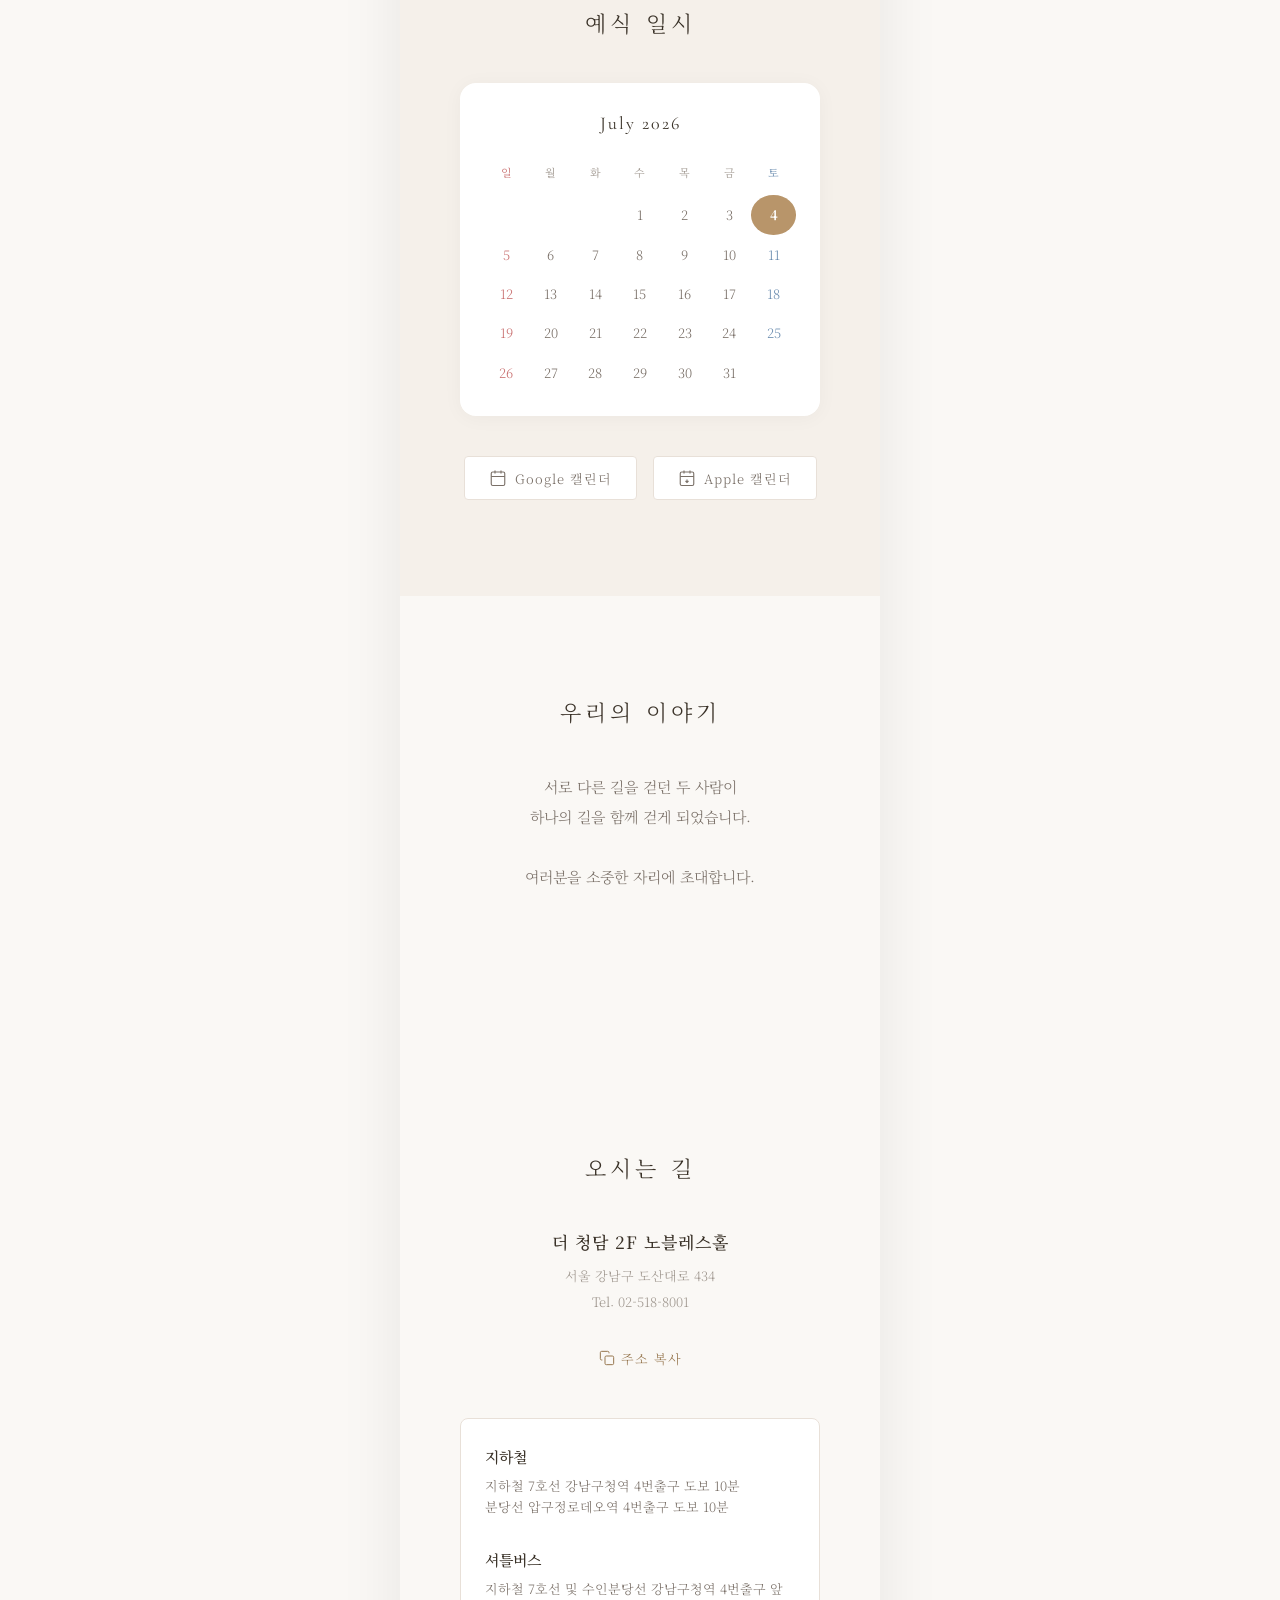
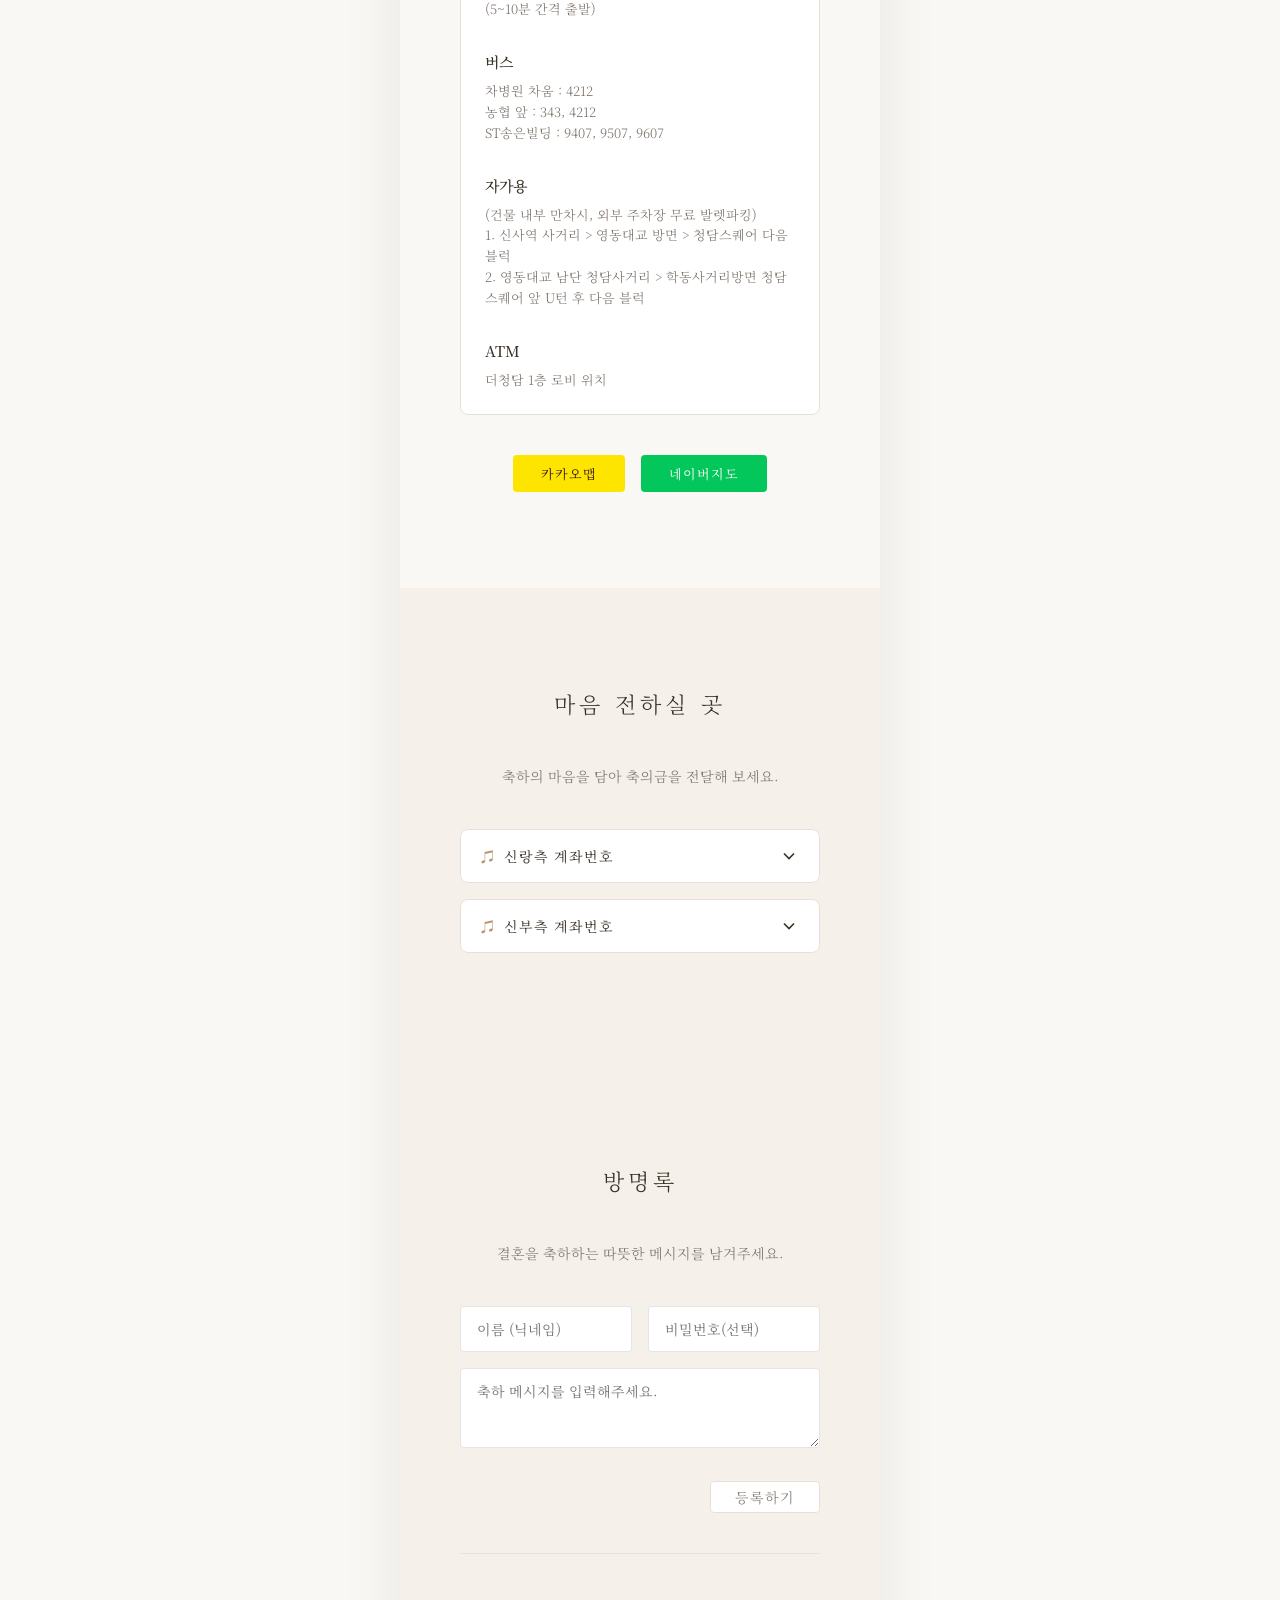
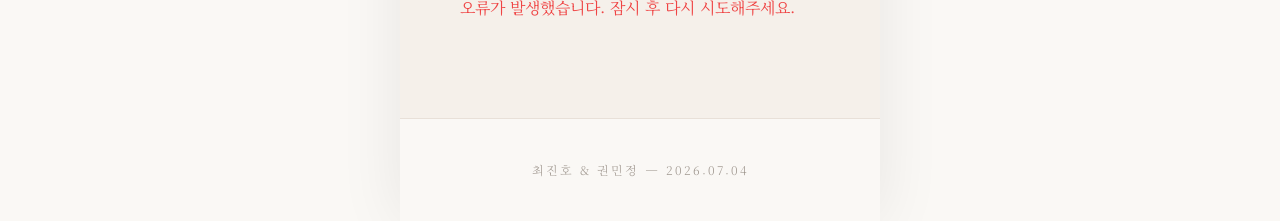
==== commit c7bc4db4: "[jicho] class 테마 이미지 로딩 속도 개선 2차 (썸네일로 수정)" ====
--- a/classic-elegant/index.html
+++ b/classic-elegant/index.html
@@ -10,9 +10,9 @@
   <!-- Meta / OG tags (카카오톡/SNS 공유용 - 스크래퍼봇은 JS를 실행 못하므로 직접 적어주어야 합니다) -->
   <meta property="og:type" content="website">
   <meta property="og:title" content="최진호 ♥ 권민정 결혼합니다">
-  <meta property="og:description" content="2026년 7월 4일 (토) 오후 3:30, 더 청담 2F 그랜드홀. 소중한 분들을 초대합니다.">
+  <meta property="og:description" content="2026년 7월 4일 (토) 오후 3:30, 더 청담 2F 노블레스홀. 소중한 분들을 초대합니다.">
   <meta property="og:image" content="https://cjhmilinda.github.io/invitation/classic-elegant/images/og/1.jpg">
-  <meta name="description" content="2026년 7월 4일 (토) 오후 3:30, 더 청담 2F 그랜드홀. 소중한 분들을 초대합니다.">
+  <meta name="description" content="2026년 7월 4일 (토) 오후 3:30, 더 청담 2F 노블레스홀. 소중한 분들을 초대합니다.">
 
   <title>최진호 ♥ 권민정 모바일 청첩장</title>
 
@@ -244,7 +244,7 @@
       <div class="section__inner">
         <h2 class="section__title animate-item" data-animate="fade-up">방명록</h2>
         <p class="account__desc animate-item" data-animate="fade-up">결혼을 축하하는 따뜻한 메시지를 남겨주세요.</p>
-        
+
         <div class="guestbook-form animate-item" data-animate="fade-up">
           <div class="gb-input-group">
             <input type="text" id="gbName" class="gb-input" placeholder="이름 (닉네임)">
@@ -252,7 +252,8 @@
           </div>
           <textarea id="gbMessage" class="gb-textarea" placeholder="축하 메시지를 입력해주세요."></textarea>
           <div style="text-align: right;">
-            <button id="gbSubmitBtn" class="btn btn--outline" style="padding: 0.5rem 1.5rem; font-size: 0.875rem;">등록하기</button>
+            <button id="gbSubmitBtn" class="btn btn--outline"
+              style="padding: 0.5rem 1.5rem; font-size: 0.875rem;">등록하기</button>
           </div>
         </div>
 
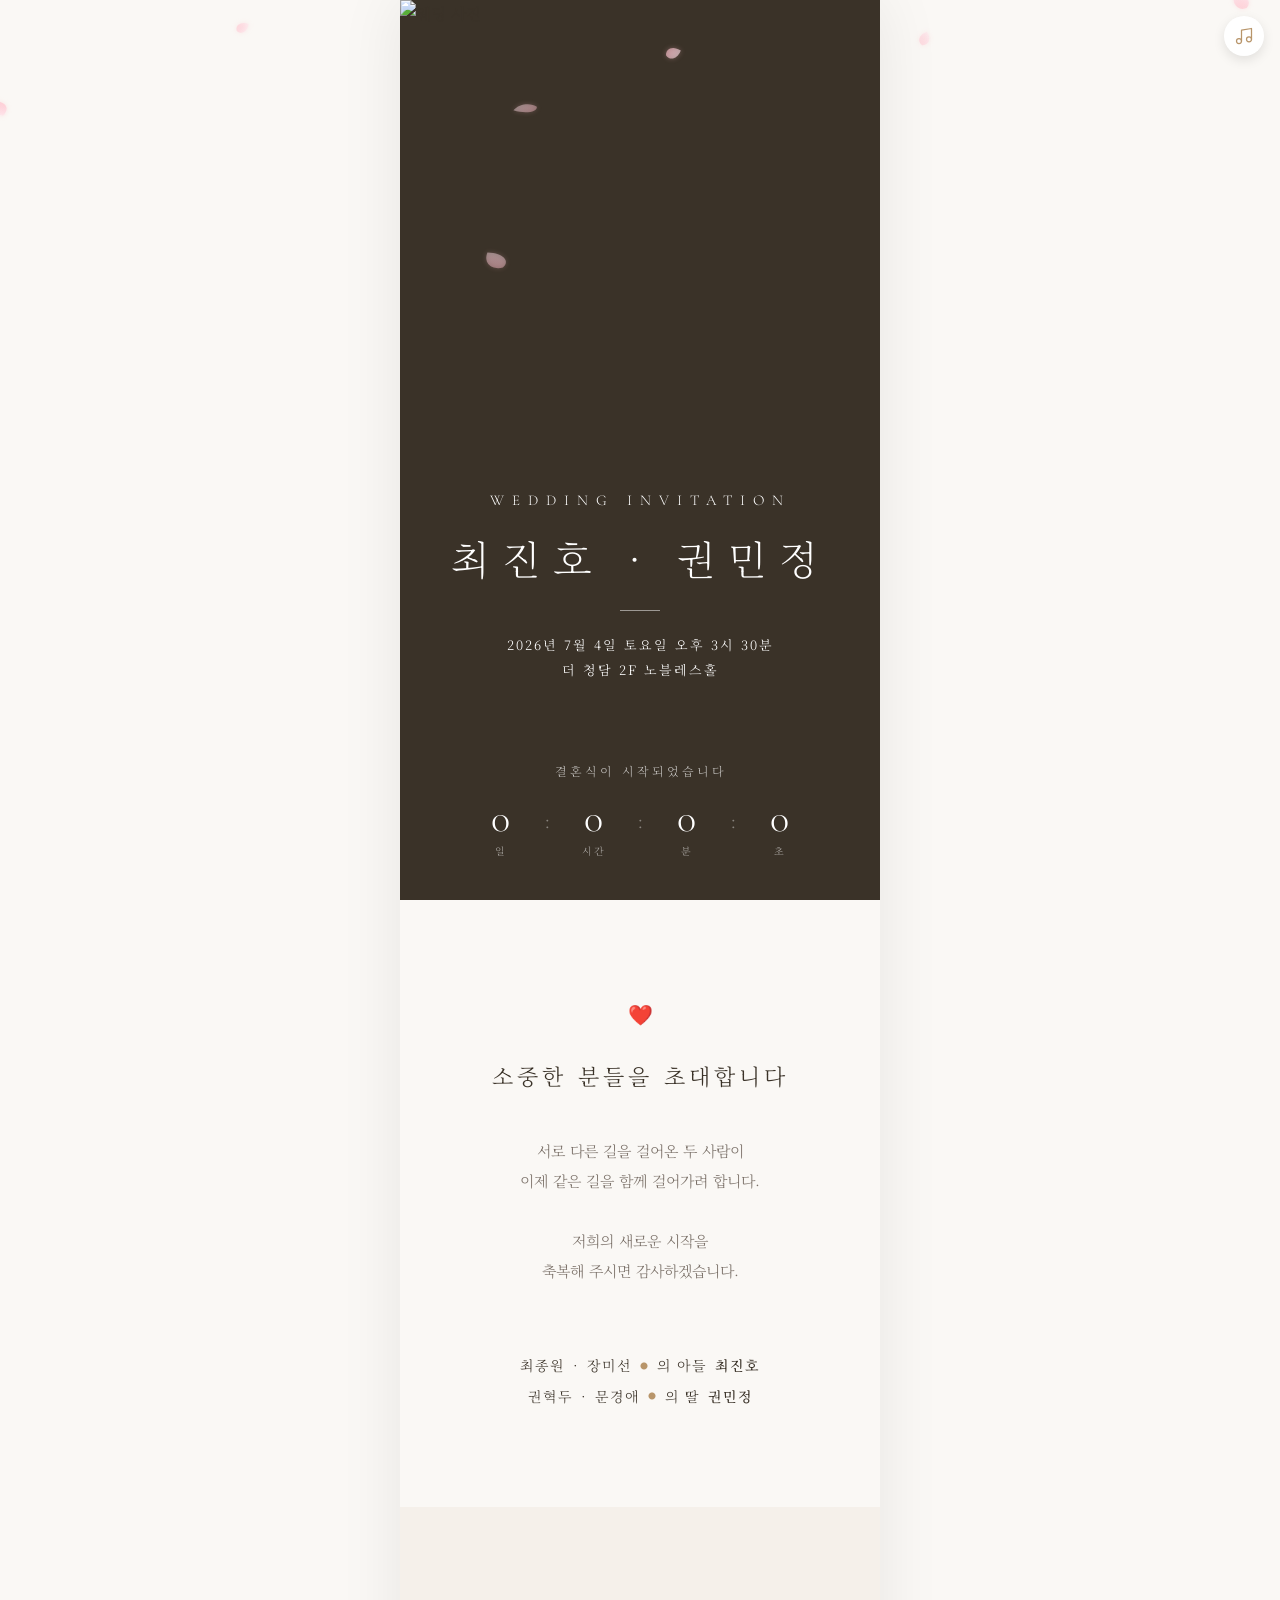
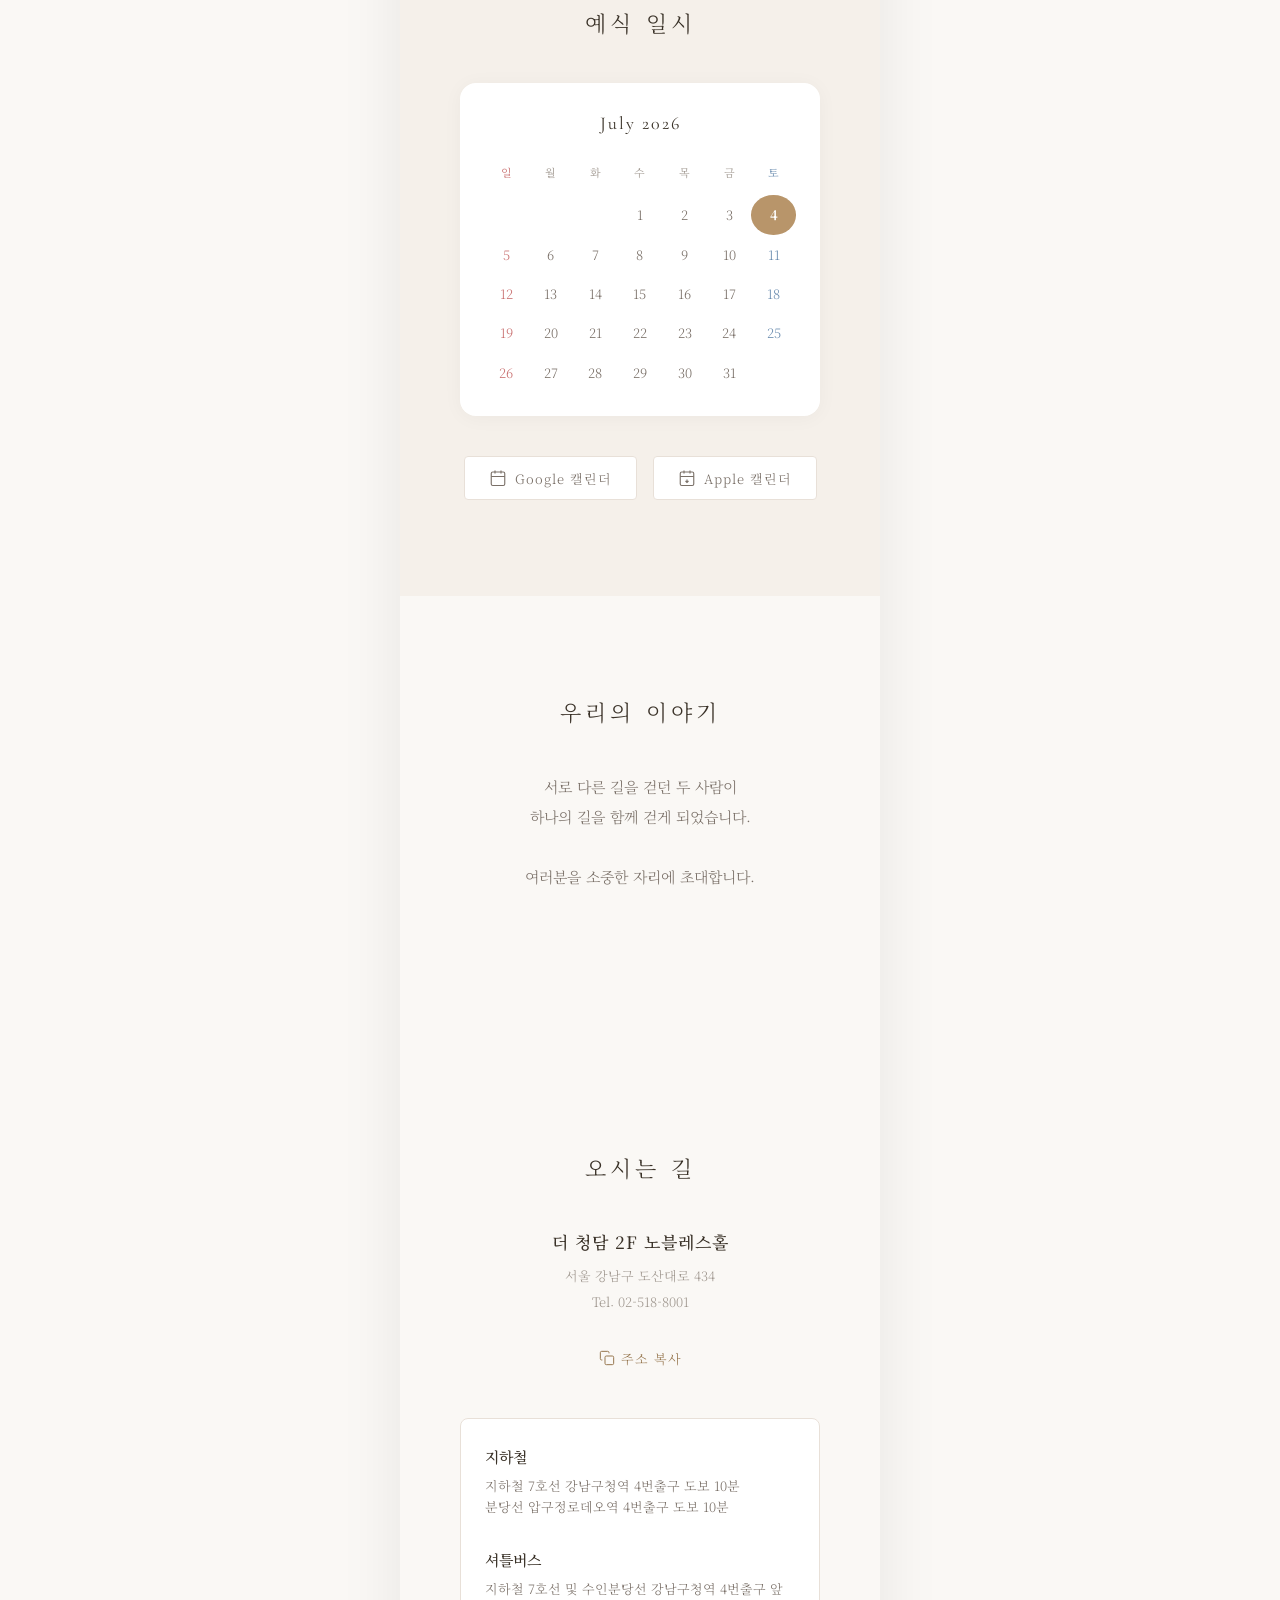
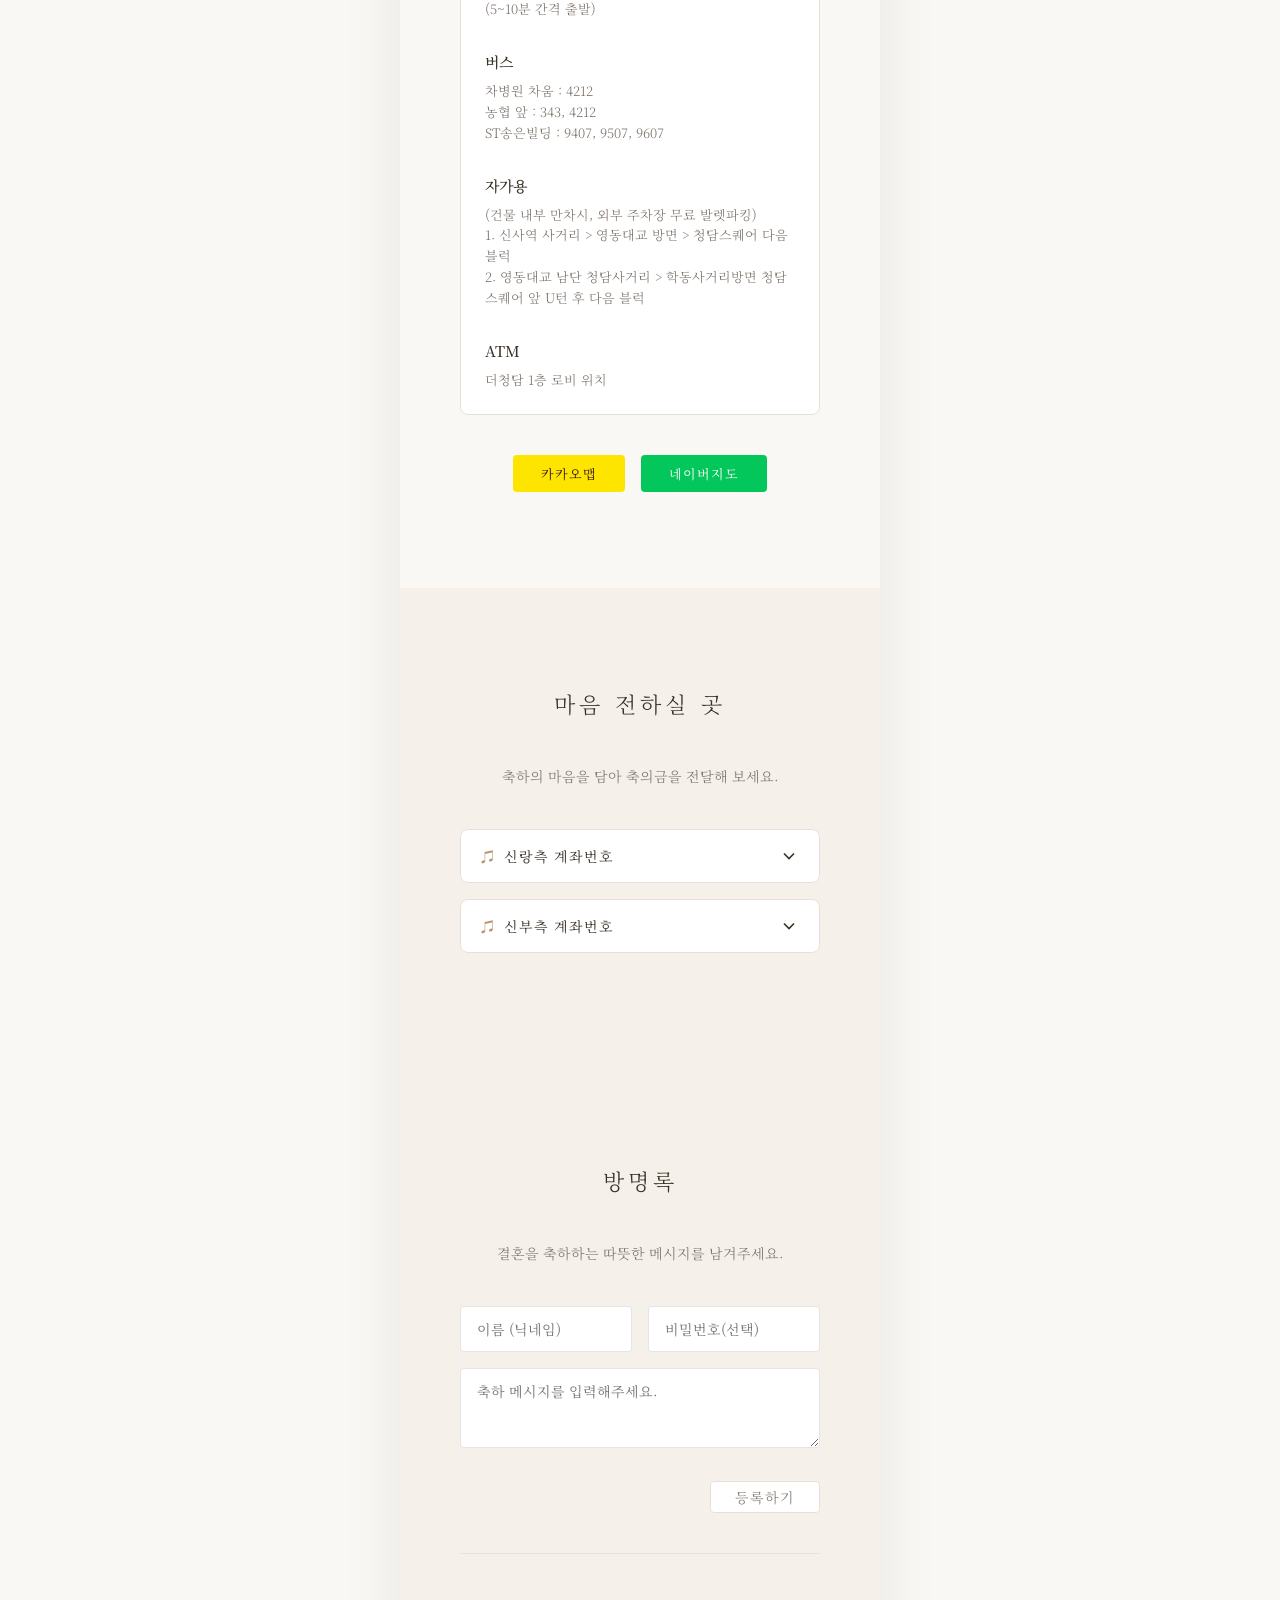
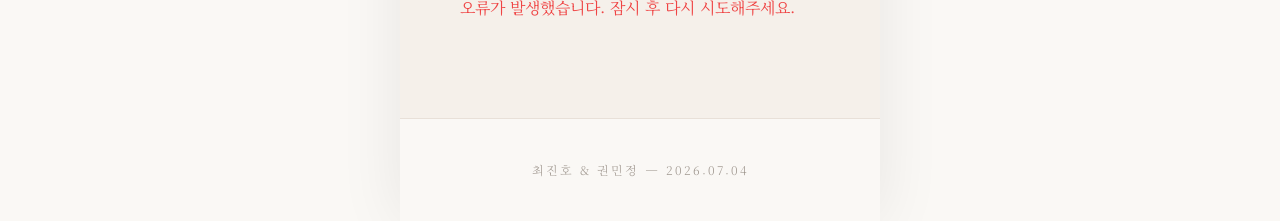
==== commit c6dc9ae9: "[jicho] class 테마 이미지 로딩 속도 개선 3차 (더보기 추가)" ====
--- a/classic-elegant/index.html
+++ b/classic-elegant/index.html
@@ -153,6 +153,9 @@
       <div class="section__inner">
         <h2 class="section__title animate-item" data-animate="fade-up">갤러리</h2>
         <div class="gallery__grid" id="galleryGrid"></div>
+        <div class="gallery__more animate-item" data-animate="fade-up" id="galleryMoreWrapper" style="display: none; text-align: center; margin-top: 2.5rem;">
+          <button id="galleryMoreBtn" class="btn btn--outline" style="min-width: 180px; padding: 0.75rem 2rem; font-family: var(--font-serif); font-size: 1rem; letter-spacing: 2px;">+ 더보기</button>
+        </div>
       </div>
     </section>
 
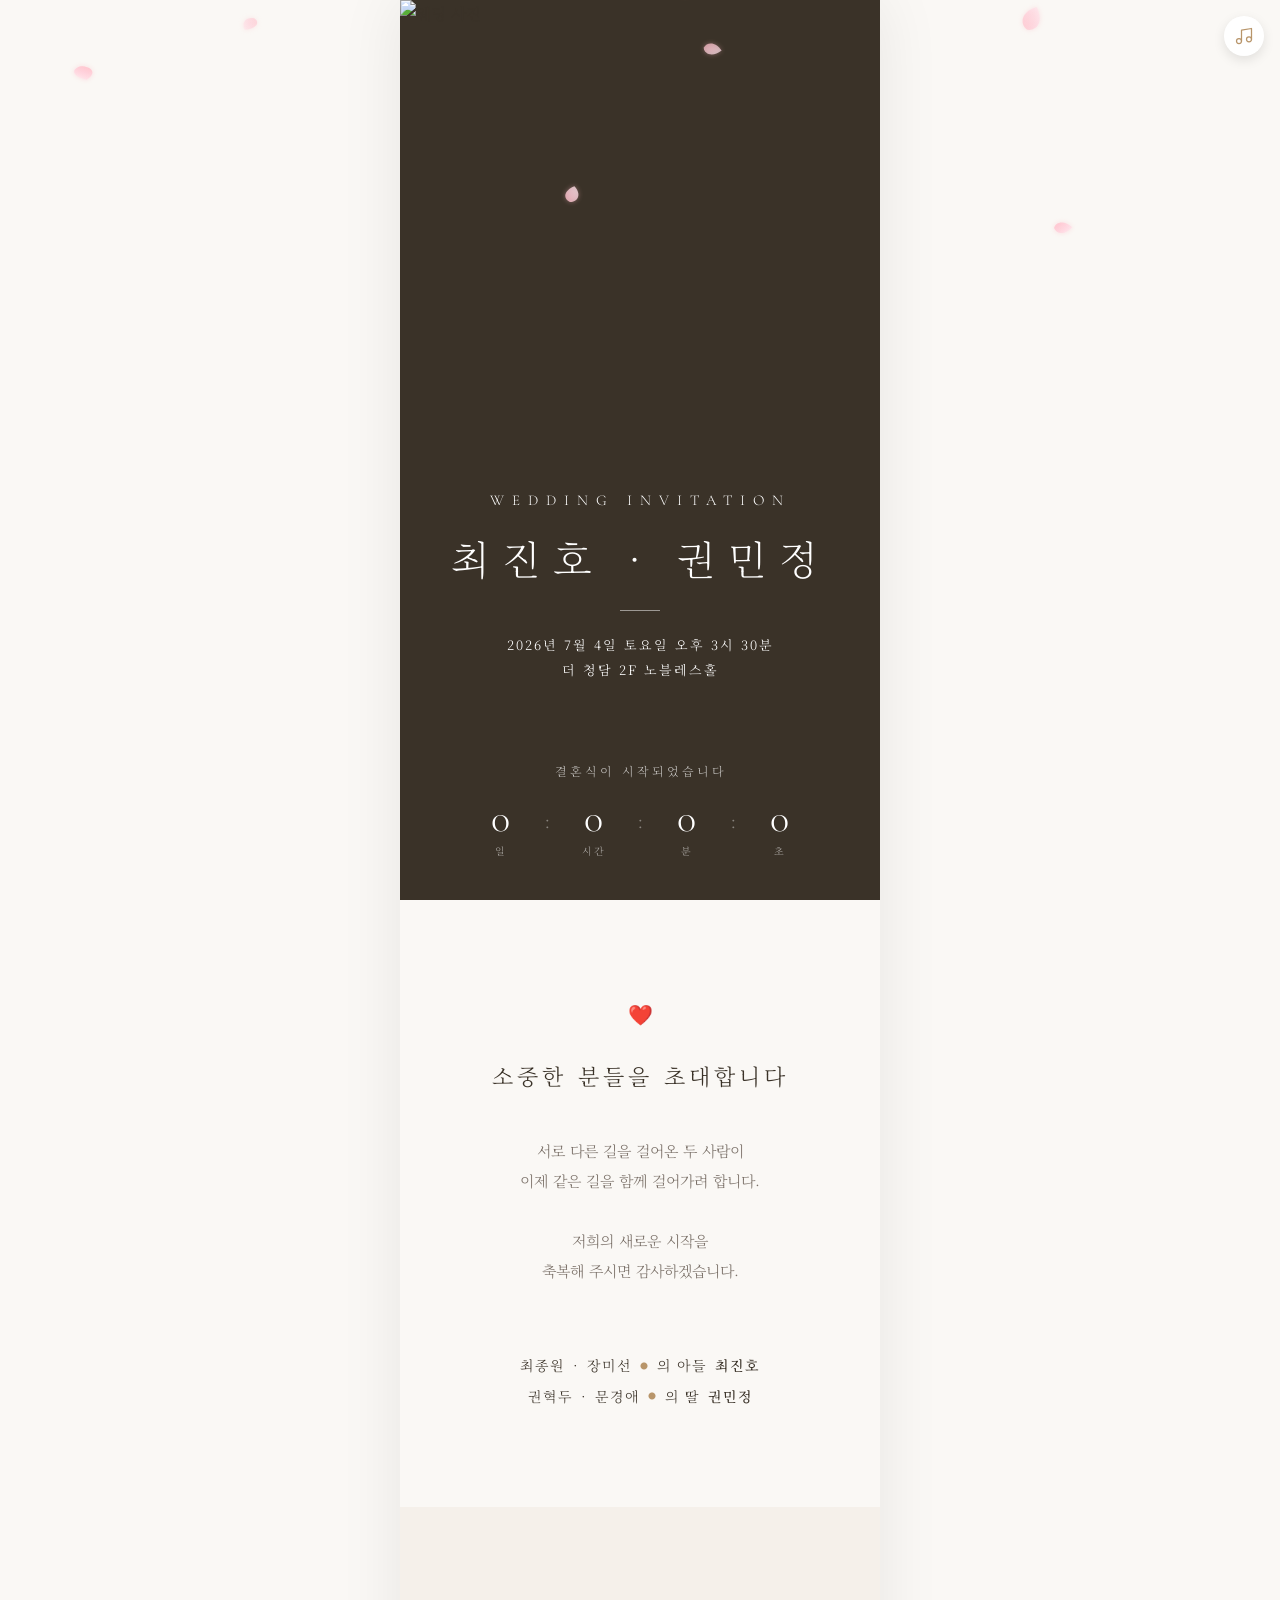
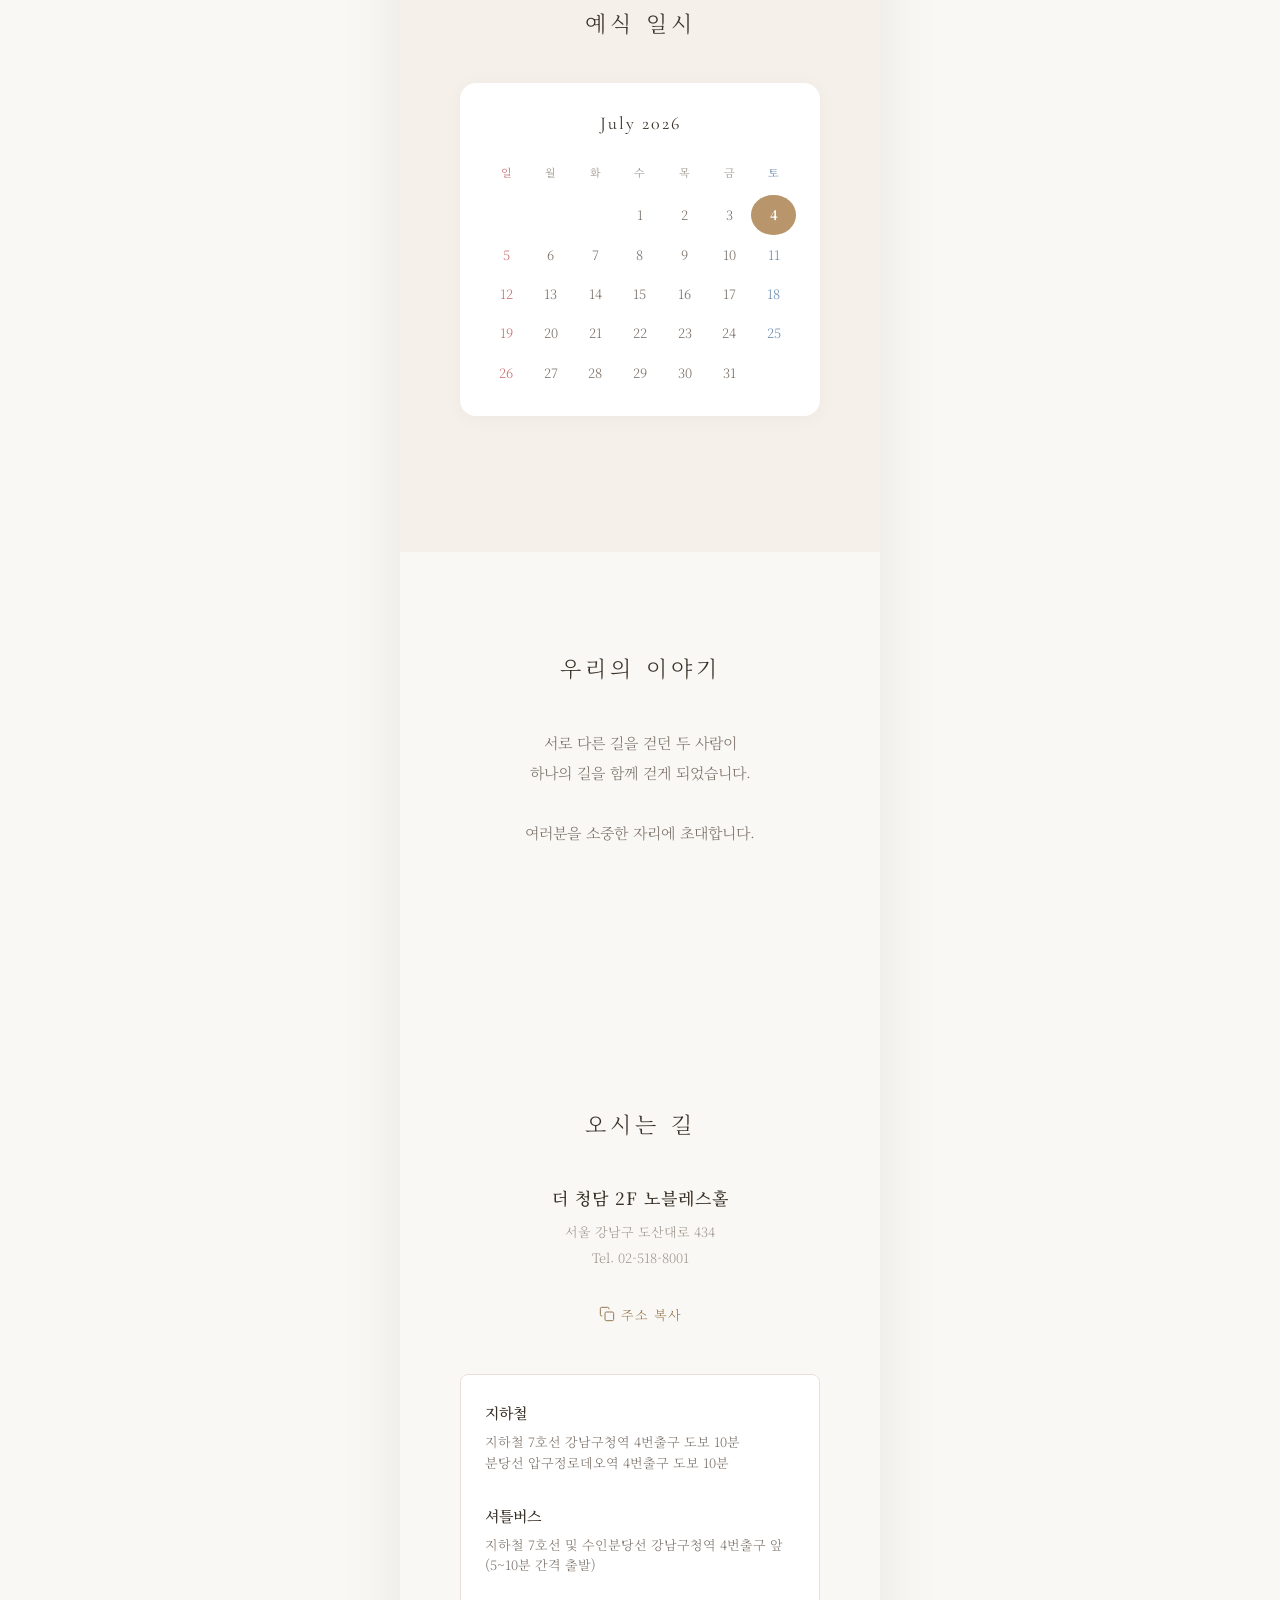
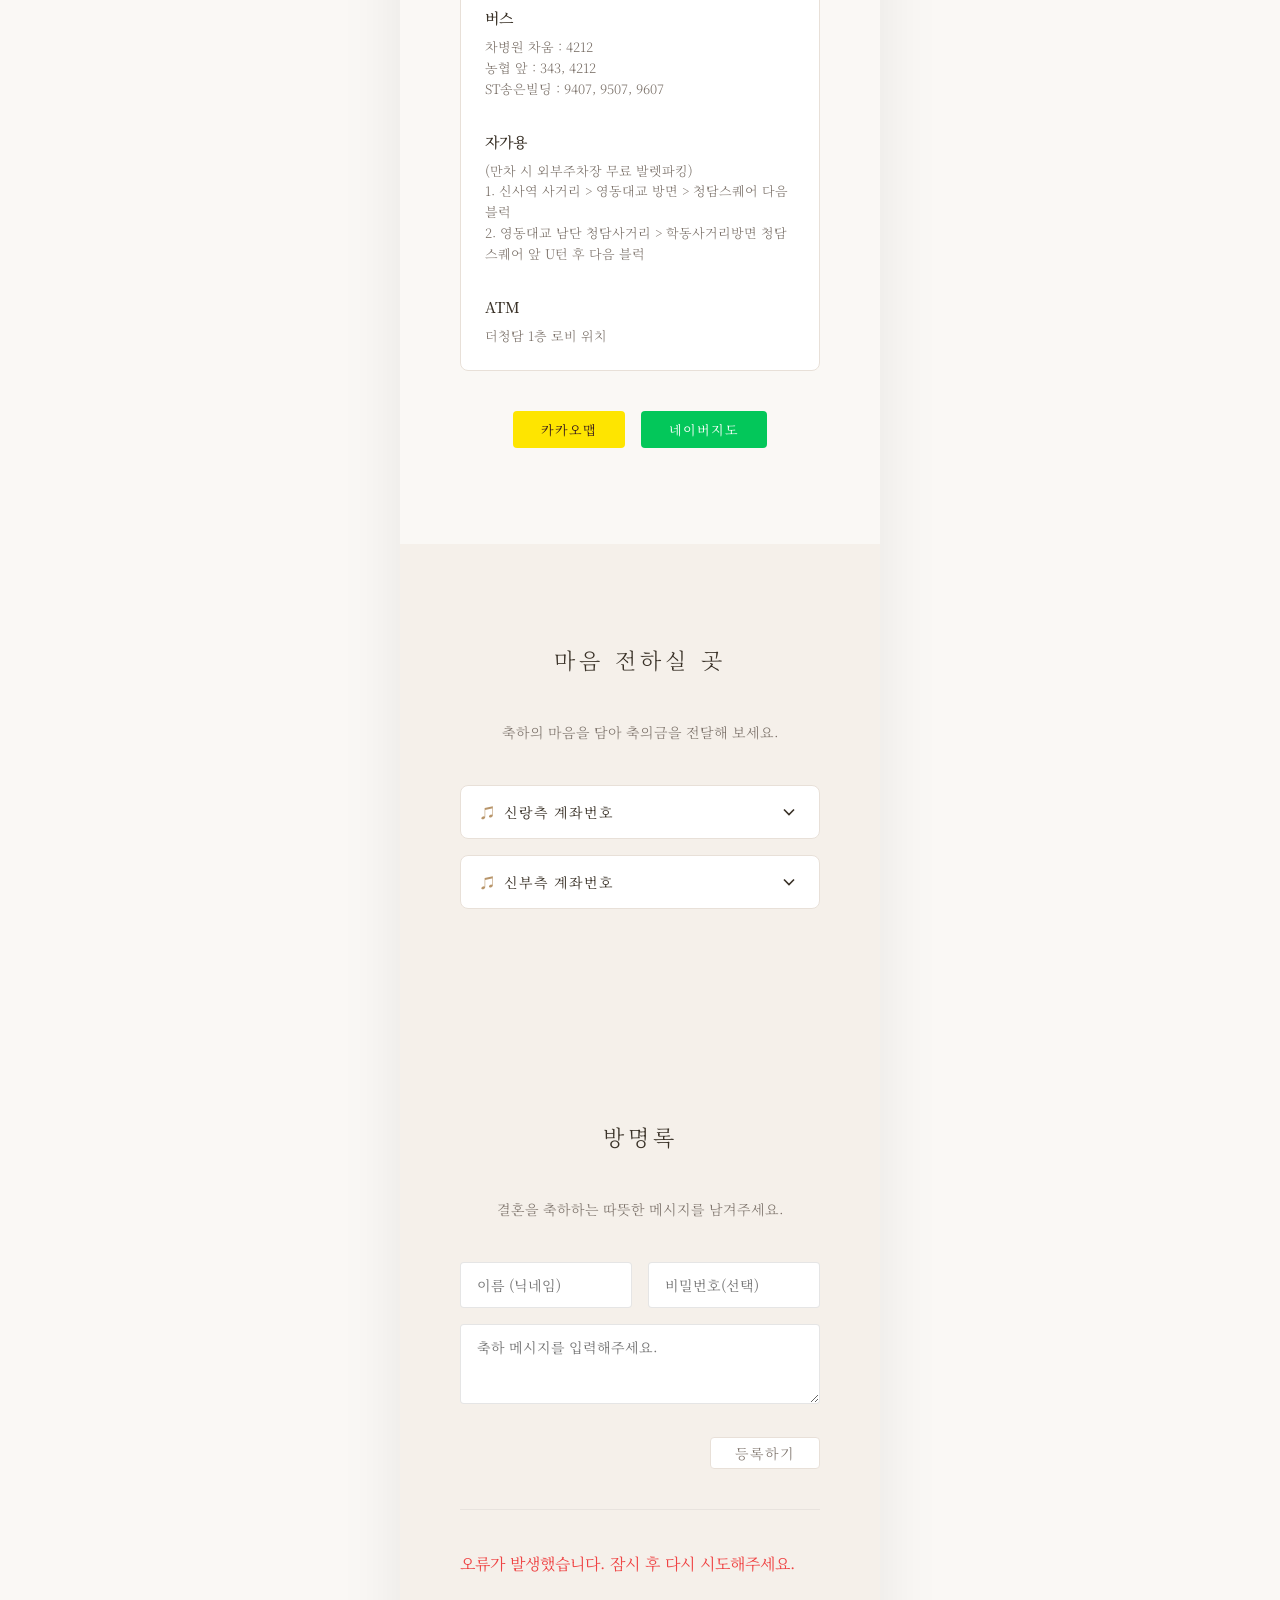
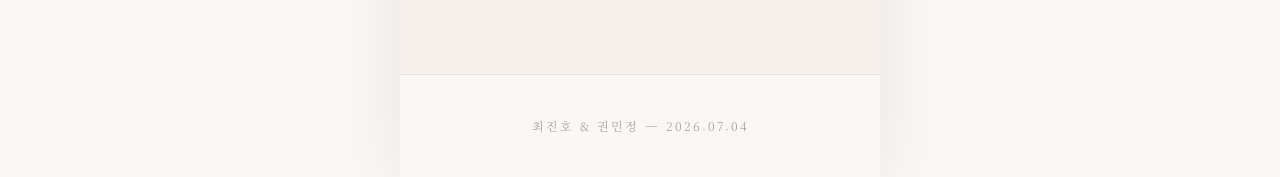
==== commit aee6941d: "[jicho] class 테마 캘린더 제거 및 오시는길 문구 수정" ====
--- a/classic-elegant/index.html
+++ b/classic-elegant/index.html
@@ -119,23 +119,6 @@
       <div class="section__inner">
         <h2 class="section__title animate-item" data-animate="fade-up">예식 일시</h2>
         <div class="calendar animate-item" data-animate="scale-in" id="calendarGrid"></div>
-        <div class="calendar-actions animate-item" data-animate="fade-up">
-          <a class="btn btn--outline" id="googleCalBtn" href="#" target="_blank" rel="noopener">
-            <svg width="18" height="18" viewBox="0 0 24 24" fill="none" stroke="currentColor" stroke-width="1.5">
-              <rect x="3" y="4" width="18" height="18" rx="2" />
-              <path d="M16 2v4M8 2v4M3 10h18M8 14h.01M12 14h.01M16 14h.01M8 18h.01M12 18h.01" />
-            </svg>
-            Google 캘린더
-          </a>
-          <button class="btn btn--outline" id="icsDownloadBtn">
-            <svg width="18" height="18" viewBox="0 0 24 24" fill="none" stroke="currentColor" stroke-width="1.5">
-              <rect x="3" y="4" width="18" height="18" rx="2" />
-              <path d="M16 2v4M8 2v4M3 10h18" />
-              <path d="M12 14v4M10 16l2 2 2-2" />
-            </svg>
-            Apple 캘린더
-          </button>
-        </div>
       </div>
     </section>
 
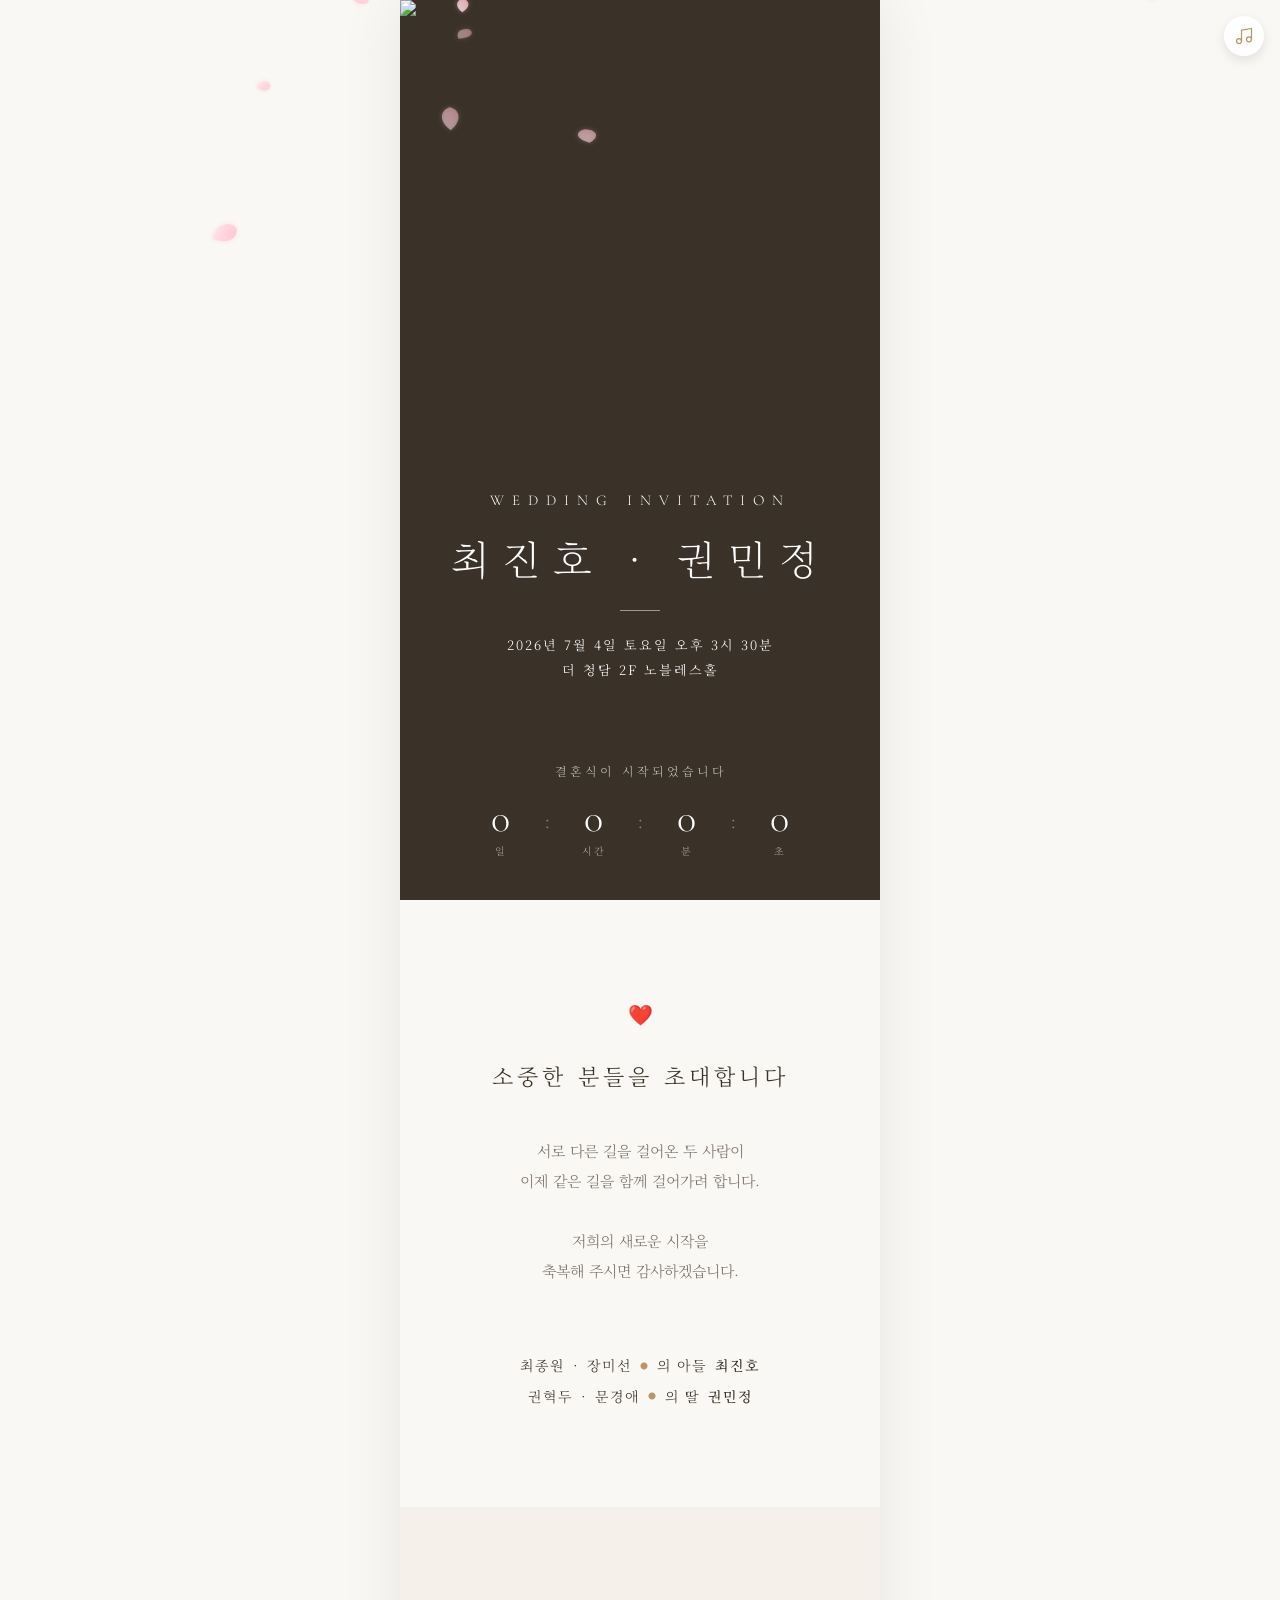
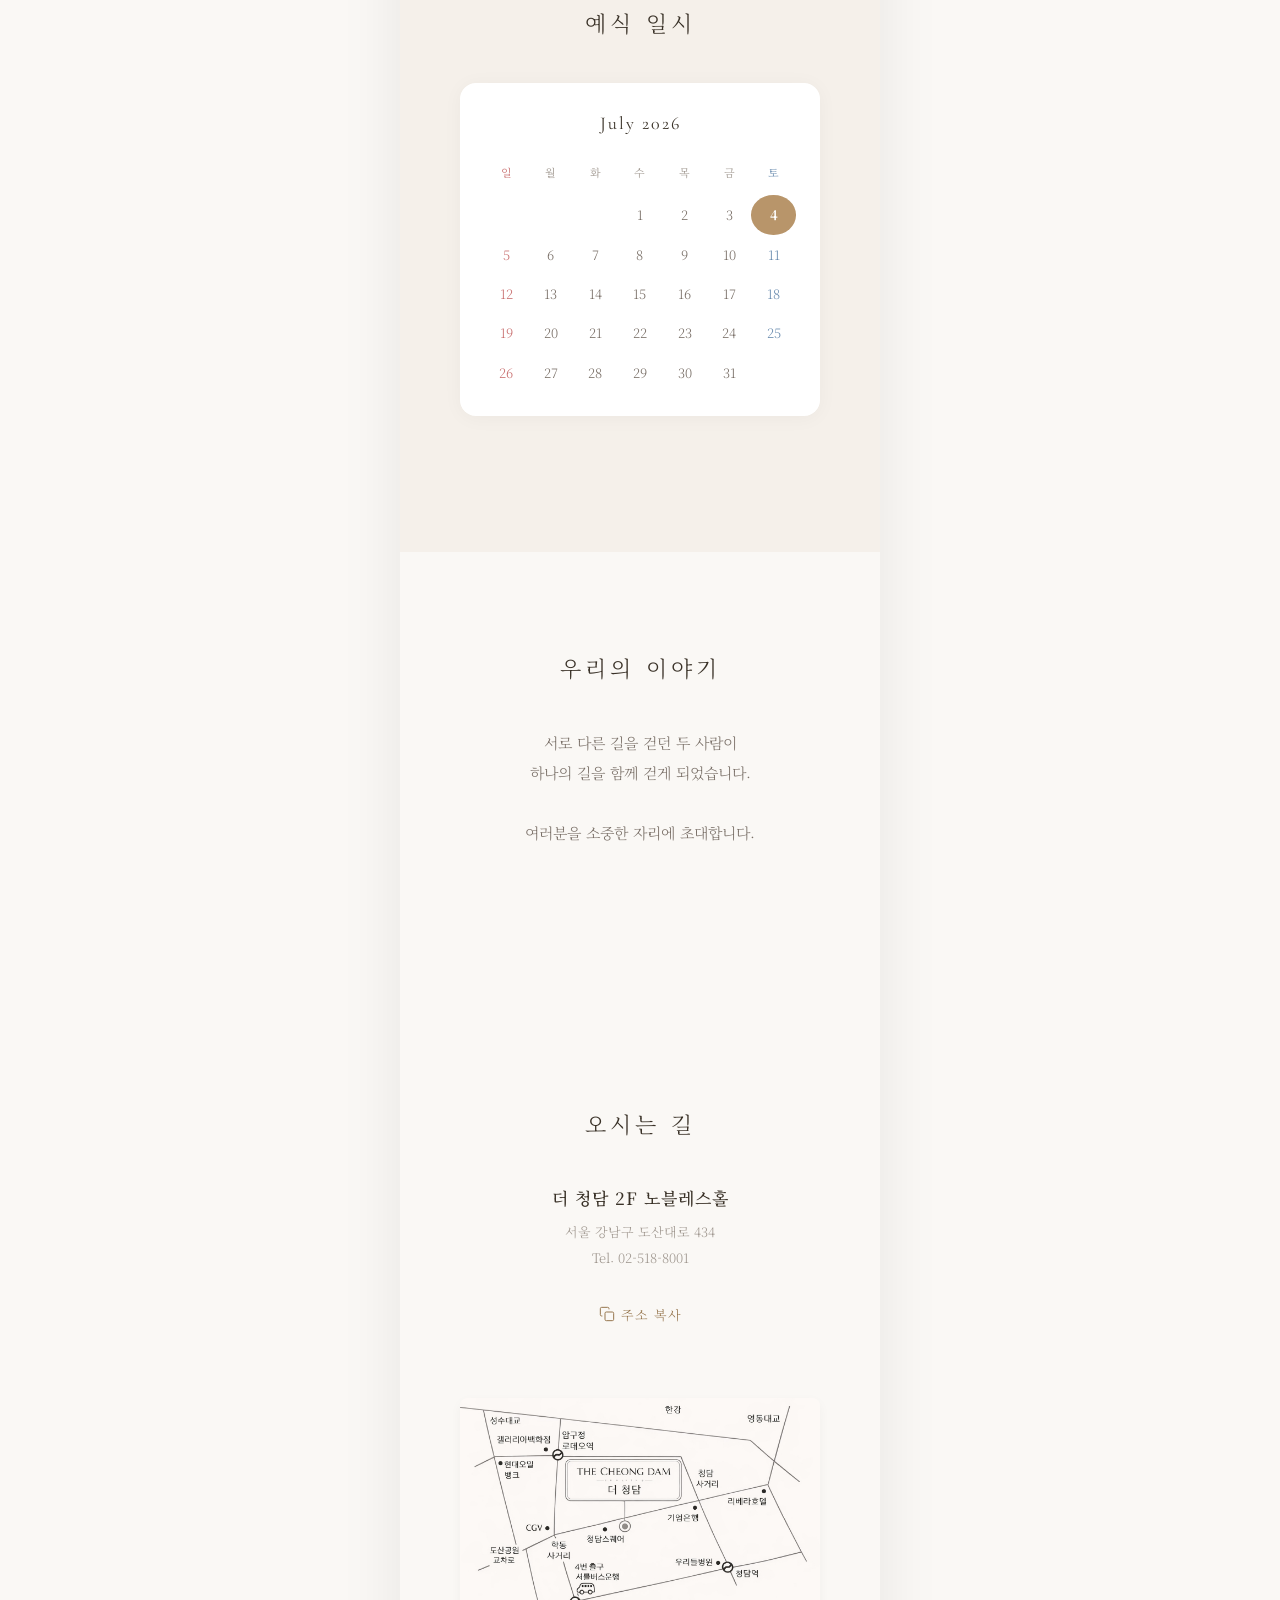
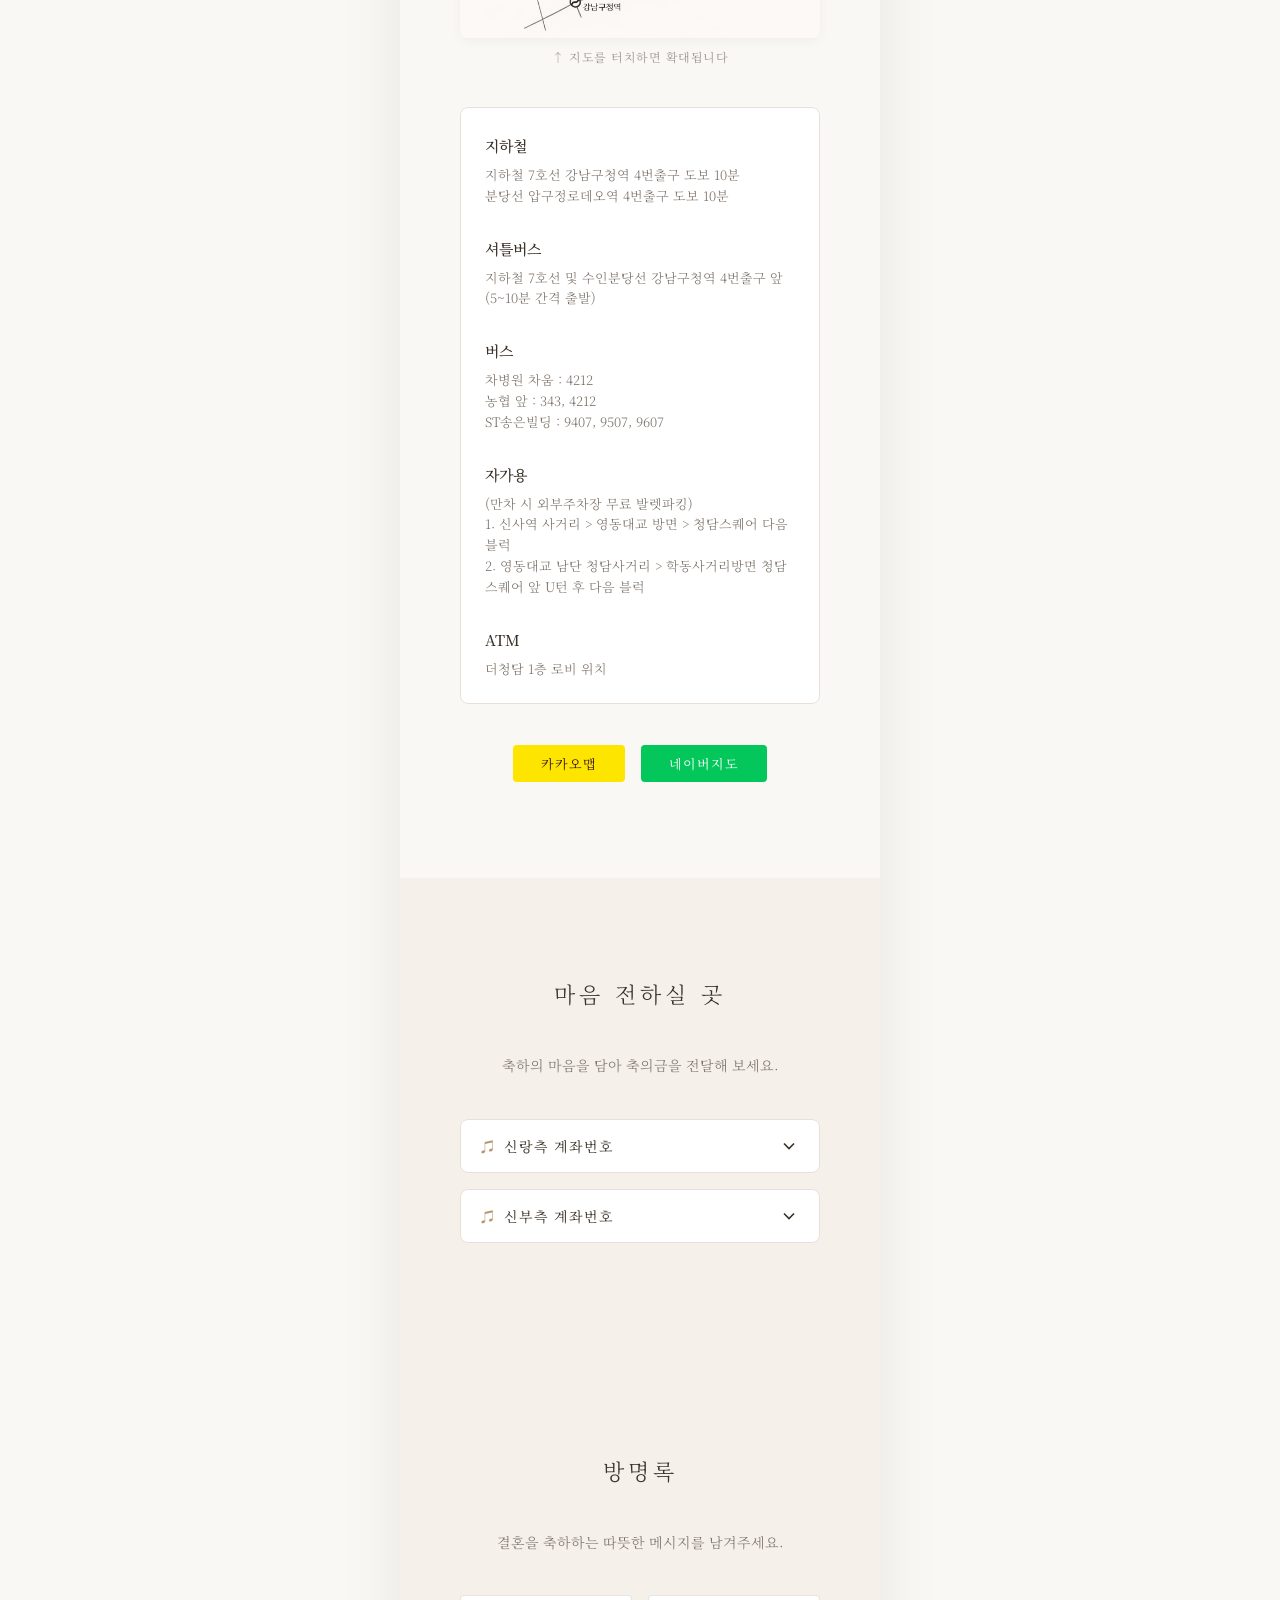
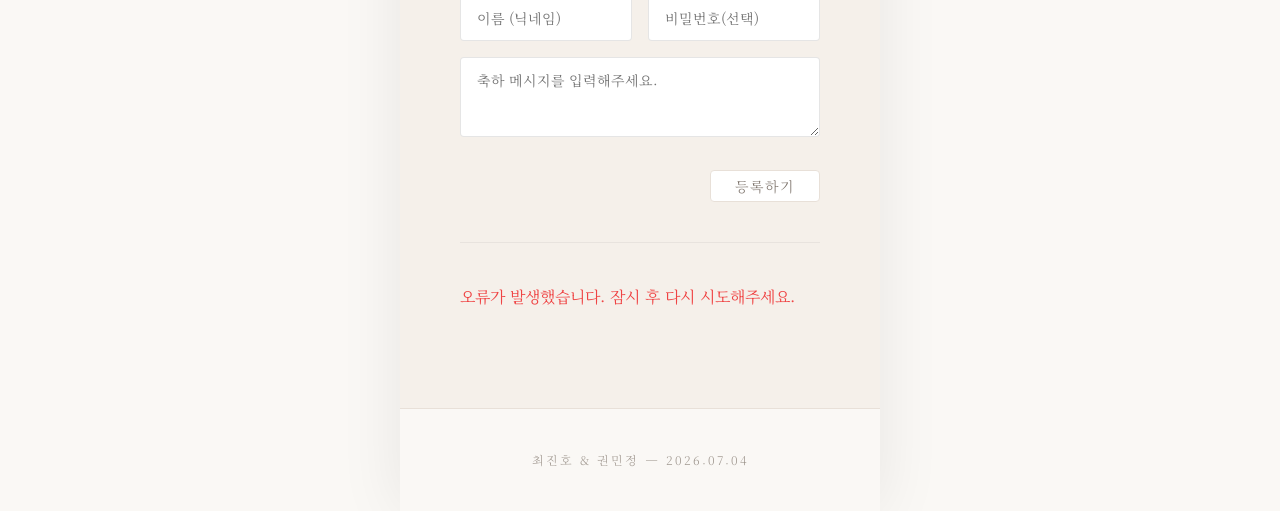
==== commit aadaa3b0: "[jicho] 오시는길 위에 이미지 추가" ====
--- a/classic-elegant/index.html
+++ b/classic-elegant/index.html
@@ -146,6 +146,7 @@
     <section class="section location" id="location">
       <div class="section__inner">
         <h2 class="section__title animate-item" data-animate="fade-up">오시는 길</h2>
+
         <div class="location__info animate-item" data-animate="fade-up">
           <p class="location__venue" id="locationVenue"></p>
           <p class="location__hall" id="locationHall"></p>
@@ -159,6 +160,12 @@
           </svg>
           주소 복사
         </button>
+
+        <div class="location__static-map-wrapper animate-item" data-animate="fade-up">
+          <img src="images/location/map.png" alt="오시는 길 약도" class="location__static-map" id="staticMapImg">
+          <p class="location__static-map-hint">↑ 지도를 터치하면 확대됩니다</p>
+        </div>
+
         <div class="location__transit animate-item" data-animate="fade-up">
           <div class="transit-item" id="transitItemSubway">
             <h3 class="transit-item__title">지하철</h3>
--- a/classic-elegant/styles.css
+++ b/classic-elegant/styles.css
@@ -771,9 +771,34 @@
   margin-bottom: var(--spacing-lg);
 }
 
+.location__static-map-wrapper {
+  margin: var(--spacing-md) 0 var(--spacing-lg);
+  text-align: center;
+}
+
+.location__static-map {
+  width: 100%;
+  max-width: 480px;
+  border-radius: var(--radius-md);
+  margin: 0 auto;
+  cursor: pointer;
+  mix-blend-mode: multiply; /* Removes white background if page bg is off-white/ivory */
+  box-shadow: 0 4px 12px rgba(0, 0, 0, 0.04);
+  transition: transform 0.3s ease;
+}
+
+.location__static-map:active {
+  transform: scale(0.98);
+}
+
+.location__static-map-hint {
+  font-size: 0.75rem;
+  color: var(--color-text-muted);
+  margin-top: var(--spacing-xs);
+  letter-spacing: 0.5px;
+}
+
 .location__map {
-  margin-bottom: var(--spacing-lg);
-  border-radius: var(--radius-md);
   overflow: hidden;
   box-shadow: 0 2px 16px rgba(0, 0, 0, 0.06);
 }
